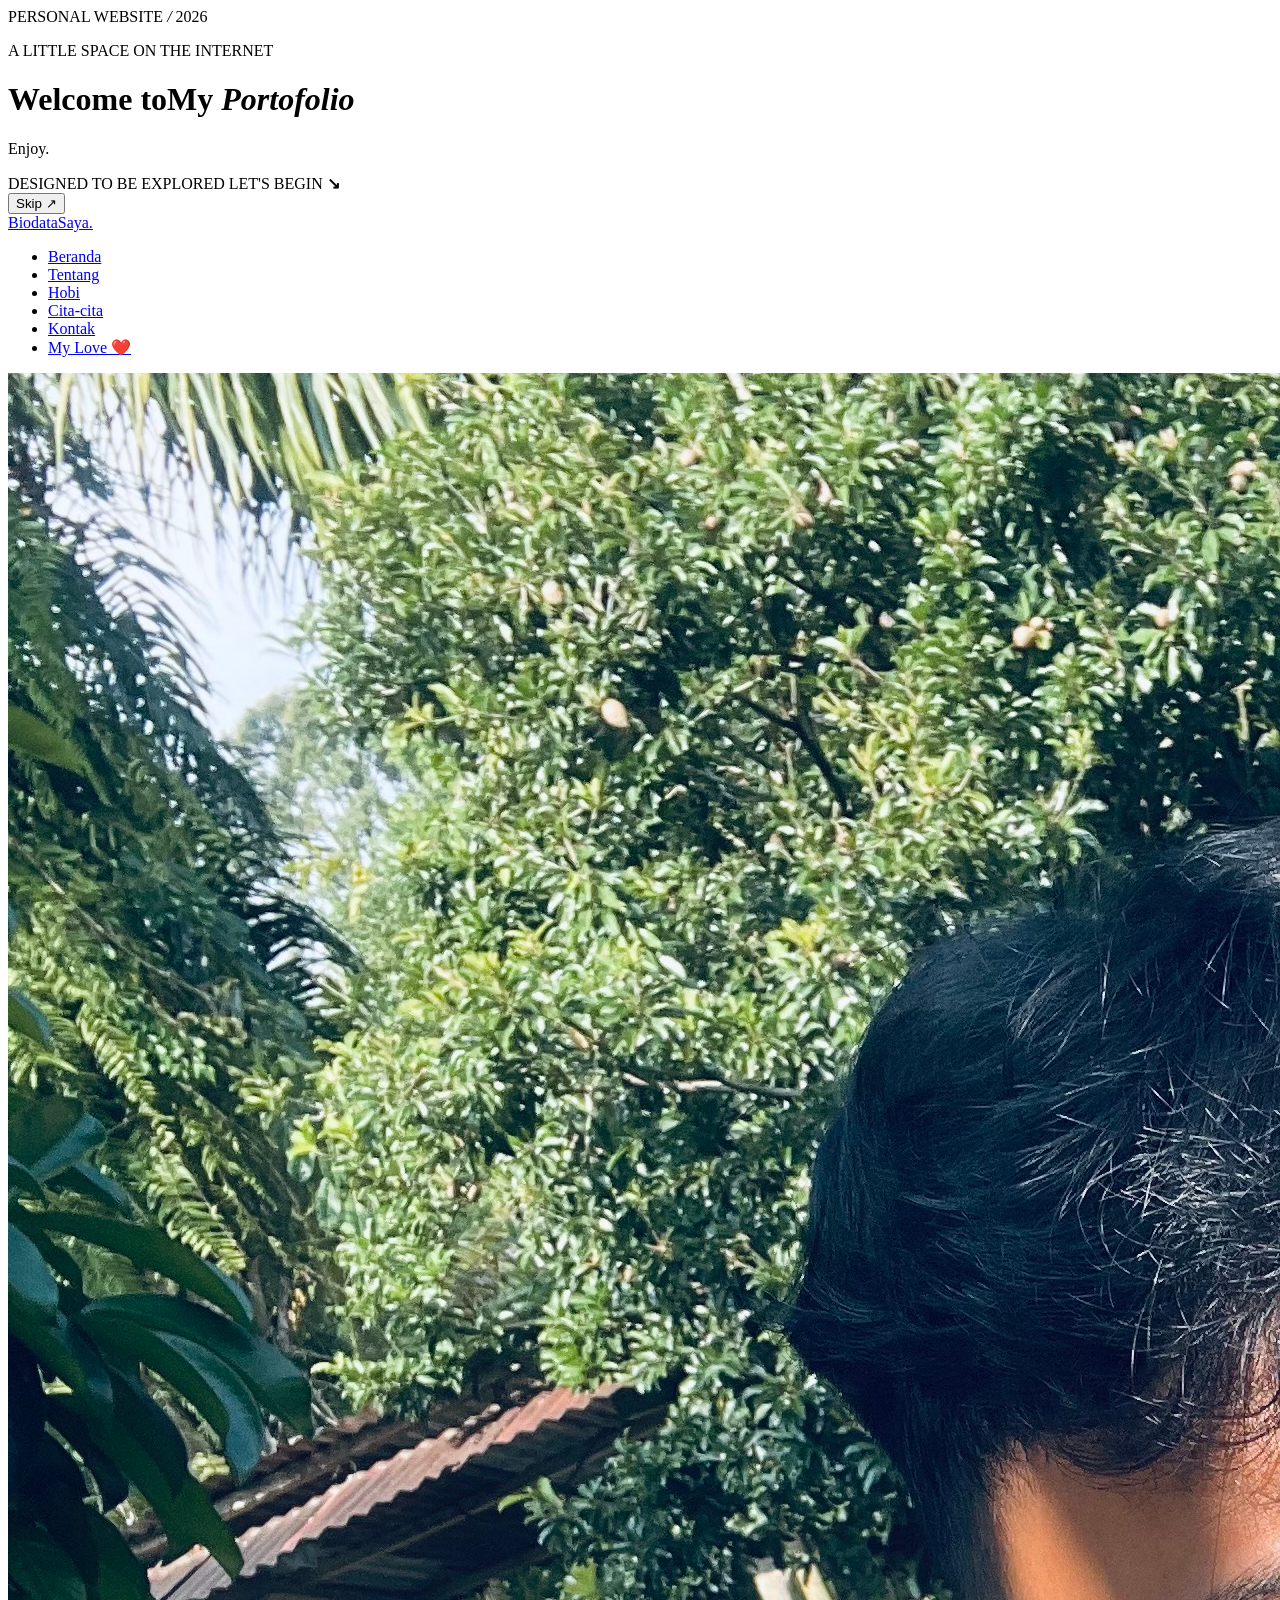
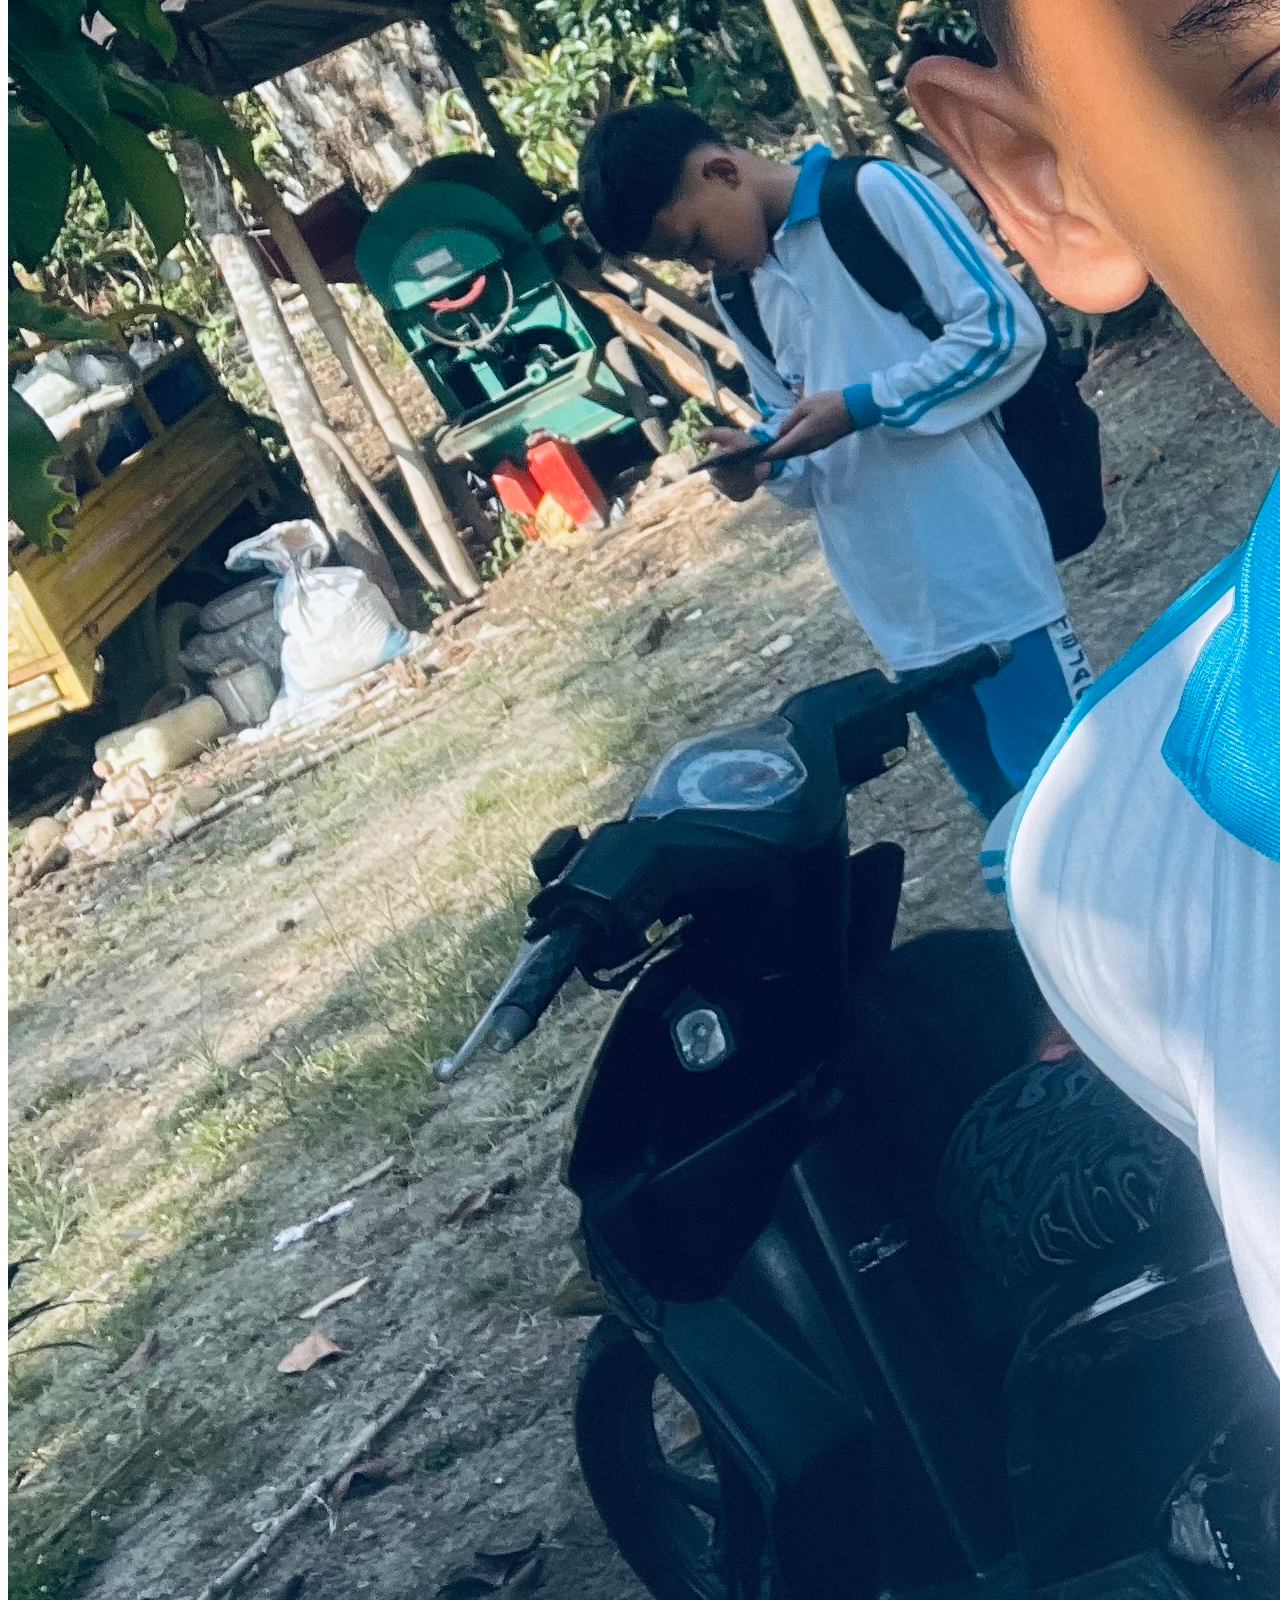
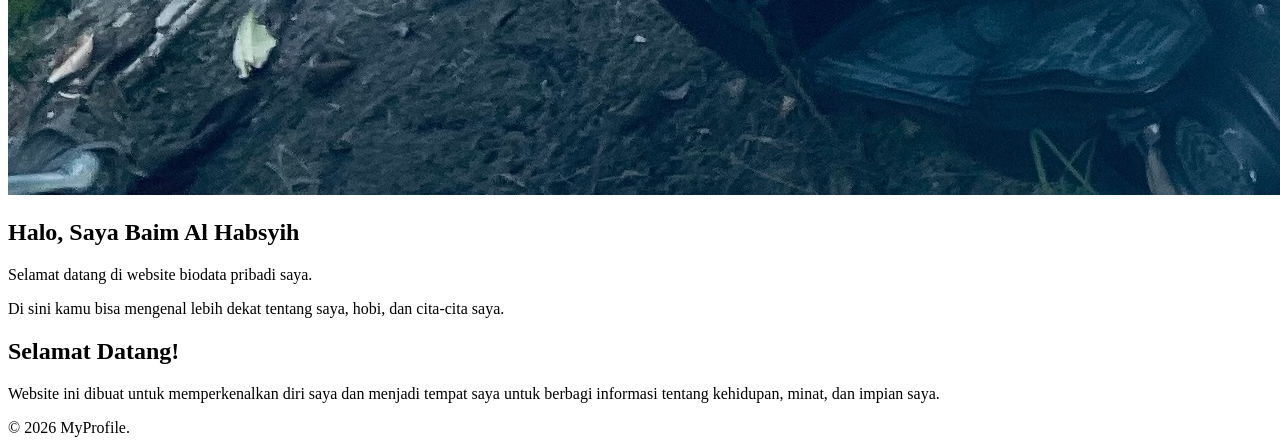
==== index.html @ 2596c1ac "-" ====
<!DOCTYPE html>
<html lang="id">
<head>
    <meta charset="UTF-8">
    <meta name="viewport" content="width=device-width, initial-scale=1.0">
    <title>Beranda | Biodata Saya</title>
    <link rel="preconnect" href="https://fonts.googleapis.com">
    <link rel="preconnect" href="https://fonts.gstatic.com" crossorigin>
    <link href="https://fonts.googleapis.com/css2?family=Cormorant+Garamond:ital,wght@1,500&family=Space+Grotesk:wght@400;500;600;700&display=swap" rel="stylesheet">
    <link rel="stylesheet" href="style.css">
</head>
<script src="particles.js" defer></script>
<body>

<!-- Minimal cinematic opening: original page content remains underneath. -->
<div class="portfolio-intro" id="portfolio-intro" aria-label="Welcome to My Portofolio. Enjoy." role="status">
    <div class="intro-grid" aria-hidden="true"></div>
    <div class="intro-orbit intro-orbit-one" aria-hidden="true"></div>
    <div class="intro-orbit intro-orbit-two" aria-hidden="true"></div>
    <div class="intro-topline" aria-hidden="true">
        <span class="intro-mark"><span></span><span></span><span></span></span>
        <span class="intro-index">PERSONAL WEBSITE <i> / </i> 2026</span>
    </div>
    <div class="intro-center">
        <p class="intro-eyebrow"><span class="intro-eyebrow-dot"></span> A LITTLE SPACE ON THE INTERNET</p>
        <div class="intro-title-wrap">
            <h1 class="intro-title"><span>Welcome to</span><span class="intro-title-second">My <em>Portofolio</em></span></h1>
        </div>
        <p class="intro-enjoy">Enjoy<span class="intro-period">.</span></p>
        <div class="intro-progress" aria-hidden="true"><span></span></div>
    </div>
    <div class="intro-bottomline" aria-hidden="true">
        <span>DESIGNED TO BE EXPLORED</span>
        <span class="intro-scroll-hint">LET'S BEGIN <b>↘</b></span>
    </div>
    <button class="intro-skip" id="intro-skip" type="button" aria-label="Skip intro">Skip <span>↗</span></button>
</div>

<nav>
    <a href="index.html" class="logo">BiodataSaya.</a>
    <ul>
        <li><a href="index.html" class="active">Beranda</a></li>
        <li><a href="tentang.html">Tentang</a></li>
        <li><a href="hobi.html">Hobi</a></li>
        <li><a href="cita-cita.html">Cita-cita</a></li>
        <li><a href="kontak.html">Kontak</a></li>
		<li><a href="pacar.html">My Love ❤️</a></li>
    </ul>
</nav>


<main class="home-main">
    <section class="hero">
       <div class="avatar">
    <img src="baim5.jpeg" alt="baim6">
</div>
        <h1>Halo, Saya <span class="highlight">Baim Al Habsyih</span></h1>
        <p>Selamat datang di website biodata pribadi saya.</p>
        <p>Di sini kamu bisa mengenal lebih dekat tentang saya, hobi, dan cita-cita saya.</p>

      
    </section>

    <section class="card">
        <h2>Selamat Datang!</h2>
        <p>
            Website ini dibuat untuk memperkenalkan diri saya
            dan menjadi tempat saya untuk berbagi informasi tentang
            kehidupan, minat, dan impian saya.
        </p>
        
    </section>
</main>

<footer>© 2026 MyProfile.</footer>

    <script src="intro.js" defer></script>
</body>
</html>
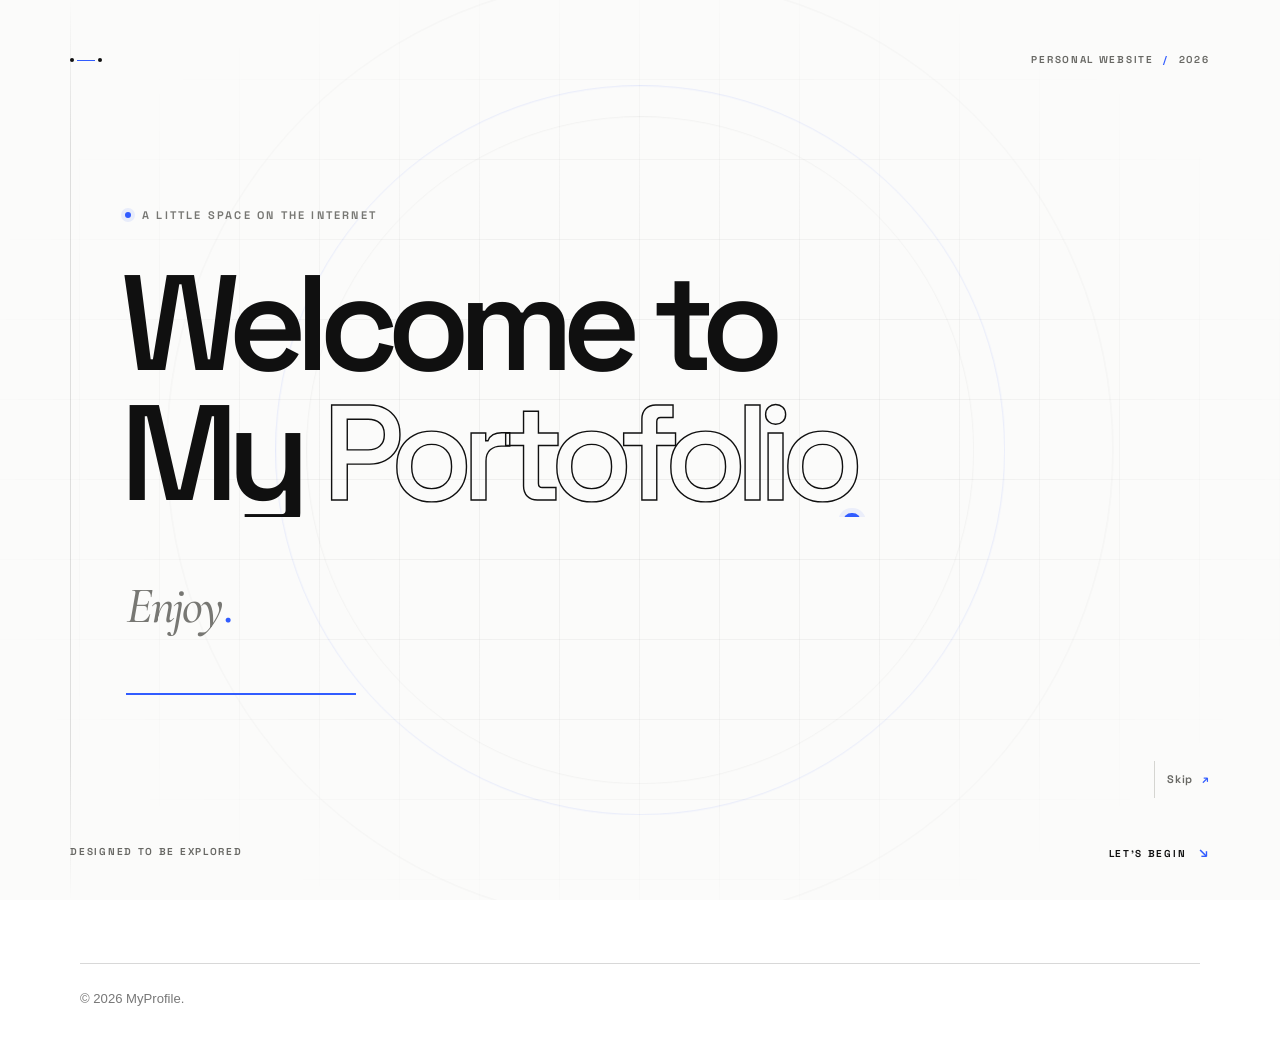
==== commit dbe17143: "-" ====
--- a/index.html
+++ b/index.html
@@ -9,8 +9,13 @@
     <link rel="preconnect" href="https://fonts.gstatic.com" crossorigin>
     <link href="https://fonts.googleapis.com/css2?family=Cormorant+Garamond:ital,wght@1,500&family=Space+Grotesk:wght@400;500;600;700&display=swap" rel="stylesheet">
     <link rel="stylesheet" href="style.css">
+    <link rel="preconnect" href="https://fonts.googleapis.com">
+    <link rel="preconnect" href="https://fonts.gstatic.com" crossorigin>
+    <link href="https://fonts.googleapis.com/css2?family=IBM+Plex+Mono:wght@400;500;600&family=Space+Grotesk:wght@400;500;600;700&display=swap" rel="stylesheet">
+
+    <script src="site.js" defer></script>
+    <script src="particles.js" defer></script>
 </head>
-<script src="particles.js" defer></script>
 <body>
 
 <!-- Minimal cinematic opening: original page content remains underneath. -->
--- a/style.css
+++ b/style.css
@@ -0,0 +1,633 @@
+/* BiodataSaya — shared design system */
+:root {
+  color-scheme: light;
+  --paper: #ffffff;
+  --paper-soft: #f7f7f5;
+  --ink: #111111;
+  --muted: #666666;
+  --line: #d8d8d8;
+  --line-strong: #111111;
+  --accent: #245cff;
+  --accent-soft: #edf1ff;
+  --content: 1120px;
+  --gutter: clamp(20px, 5vw, 72px);
+  --space-1: 8px;
+  --space-2: 16px;
+  --space-3: 24px;
+  --space-4: 40px;
+  --space-5: 64px;
+  --space-6: 96px;
+  --radius: 2px;
+}
+* { box-sizing: border-box; }
+html { scroll-behavior: smooth; scroll-padding-top: 100px; }
+body {
+  margin: 0;
+  background: var(--paper);
+  color: var(--ink);
+  font-family: Inter, "Helvetica Neue", Arial, sans-serif;
+  font-size: 16px;
+  line-height: 1.7;
+  -webkit-font-smoothing: antialiased;
+  text-rendering: optimizeLegibility;
+}
+body::before {
+  content: "";
+  position: fixed;
+  inset: 0;
+  pointer-events: none;
+  z-index: 0;
+  opacity: .22;
+  background-image: linear-gradient(to right, transparent calc(100% - 1px), #e8e8e8 1px),
+                    linear-gradient(to bottom, transparent calc(100% - 1px), #e8e8e8 1px);
+  background-size: 80px 80px;
+  mask-image: linear-gradient(to bottom, black, transparent 72%);
+}
+img { display: block; max-width: 100%; }
+a { color: inherit; }
+button, input, textarea, select { font: inherit; }
+button, a { -webkit-tap-highlight-color: transparent; }
+a:focus-visible, button:focus-visible {
+  outline: 3px solid var(--accent);
+  outline-offset: 4px;
+}
+::selection { background: var(--accent); color: white; }
+
+/* Shared navigation: supports both original navigation structures. */
+nav {
+  position: sticky;
+  top: 0;
+  z-index: 30;
+  display: flex;
+  align-items: center;
+  justify-content: space-between;
+  gap: 16px 28px;
+  min-height: 76px;
+  padding: 14px var(--gutter);
+  border-bottom: 1px solid var(--line);
+  background: rgba(255,255,255,.94);
+  z-index: 2;
+  backdrop-filter: blur(14px);
+}
+nav .logo {
+  color: var(--ink);
+  font-size: 1.08rem;
+  font-weight: 800;
+  letter-spacing: -.055em;
+  text-decoration: none;
+  white-space: nowrap;
+}
+nav ul {
+  display: flex;
+  align-items: center;
+  justify-content: flex-end;
+  flex-wrap: wrap;
+  gap: 4px;
+  padding: 0;
+  margin: 0;
+  list-style: none;
+}
+nav > a:not(.logo), nav ul a, nav > li a {
+  display: inline-flex;
+  align-items: center;
+  min-height: 40px;
+  padding: 8px 12px;
+  border: 1px solid transparent;
+  color: #505050;
+  font-size: .88rem;
+  font-weight: 600;
+  text-decoration: none;
+  transition: color .18s ease, background .18s ease, border-color .18s ease;
+}
+nav > a:not(.logo):hover, nav ul a:hover, nav > li a:hover {
+  color: var(--ink);
+  background: var(--paper-soft);
+  border-color: var(--line);
+}
+nav a.active {
+  color: var(--accent) !important;
+  background: var(--accent-soft);
+  border-color: #dce4ff;
+}
+nav > li { list-style: none; }
+
+/* Main page frame and editorial typography */
+main {
+  position: relative;
+  z-index: 1;
+  width: min(calc(100% - (var(--gutter) * 2)), var(--content));
+  min-height: 68vh;
+  margin: clamp(36px, 6vw, 76px) auto;
+}
+h1, h2, h3, p { margin-top: 0; }
+h1, h2, h3 { line-height: 1.12; letter-spacing: -.045em; }
+h1 { margin-bottom: 20px; font-size: clamp(2.4rem, 6vw, 5rem); font-weight: 760; }
+h2 { margin-bottom: 18px; font-size: clamp(1.5rem, 3vw, 2.25rem); font-weight: 720; }
+h3 { font-size: 1.2rem; }
+p { color: var(--muted); margin-bottom: 16px; }
+p:last-child { margin-bottom: 0; }
+.highlight { color: var(--accent); }
+.hero, .card {
+  position: relative;
+  border: 1px solid var(--line);
+  border-radius: var(--radius);
+  background: rgba(255,255,255,.94);
+}
+.hero {
+  overflow: hidden;
+  padding: clamp(32px, 7vw, 88px);
+  margin-bottom: 24px;
+}
+.hero::after {
+  content: "";
+  position: absolute;
+  top: 0; right: 0;
+  width: 76px; height: 76px;
+  border-left: 1px solid var(--line);
+  border-bottom: 1px solid var(--line);
+  background: linear-gradient(135deg, transparent 49.5%, var(--line) 50%, transparent 50.8%);
+  pointer-events: none;
+}
+.hero > p { max-width: 660px; }
+.hero h1 { max-width: 900px; }
+.hero h2 { color: var(--ink); }
+.avatar {
+  width: clamp(112px, 18vw, 190px);
+  aspect-ratio: 4 / 5;
+  margin-bottom: 32px;
+  overflow: hidden;
+  border: 1px solid var(--line-strong);
+  background: var(--paper-soft);
+}
+.avatar img {
+  width: 100%; height: 100%;
+  object-fit: cover;
+  object-position: center;
+}
+.card {
+  padding: clamp(24px, 4vw, 48px);
+  margin-bottom: 24px;
+}
+.card h2 { padding-bottom: 18px; border-bottom: 1px solid var(--line); }
+footer:not(.love-footer) {
+  position: relative;
+  z-index: 1;
+  width: min(calc(100% - (var(--gutter) * 2)), var(--content));
+  margin: 0 auto;
+  padding: 24px 0 34px;
+  border-top: 1px solid var(--line);
+  color: #777;
+  font-size: .82rem;
+}
+
+/* Homepage opening: portrait and original introduction share one editorial canvas. */
+.home-main > .hero {
+  display: grid;
+  grid-template-columns: minmax(150px, .65fr) minmax(0, 1.7fr);
+  align-content: center;
+  align-items: center;
+  column-gap: clamp(28px, 5vw, 72px);
+}
+.home-main > .hero .avatar {
+  grid-column: 1;
+  grid-row: 1 / span 3;
+  align-self: center;
+  width: 100%;
+  max-width: 250px;
+  aspect-ratio: 4 / 5;
+  margin: 0;
+  border: 1px solid var(--ink);
+  border-radius: 0;
+  box-shadow: none;
+}
+.home-main > .hero h1,
+.home-main > .hero p { grid-column: 2; }
+.home-main > .hero h1 { align-self: end; }
+.home-main > .hero p { max-width: 650px; }
+.home-main > .hero p:last-child { align-self: start; }
+
+/* About page */
+.profile-list {
+  padding: 0;
+  margin: 0;
+  list-style: none;
+}
+.profile-list li {
+  display: grid;
+  grid-template-columns: minmax(140px, .7fr) 1.3fr;
+  gap: 24px;
+  padding: 17px 0;
+  border-bottom: 1px solid var(--line);
+}
+.profile-list li:first-child { padding-top: 0; }
+.profile-list li:last-child { padding-bottom: 0; border-bottom: 0; }
+.profile-list strong { color: var(--ink); font-size: .9rem; }
+.profile-list span { color: var(--muted); }
+
+/* Hobby overview */
+.hobby-container { width: min(calc(100% - (var(--gutter) * 2)), var(--content)); }
+.hobby-container > h1 { max-width: 700px; }
+.hobby-intro { max-width: 570px; margin-bottom: 42px; }
+.hobby-grid {
+  display: grid;
+  grid-template-columns: repeat(3, minmax(0, 1fr));
+  gap: 18px;
+}
+.hobby-card {
+  display: flex;
+  flex-direction: column;
+  min-width: 0;
+  color: inherit;
+  border: 1px solid var(--line);
+  background: white;
+  text-decoration: none;
+  transition: transform .22s ease, border-color .22s ease;
+}
+.hobby-card:hover { transform: translateY(-4px); border-color: var(--line-strong); }
+.hobby-card img {
+  width: 100%;
+  aspect-ratio: 4 / 3;
+  object-fit: cover;
+  border-bottom: 1px solid var(--line);
+}
+.hobby-info { display: flex; flex: 1; flex-direction: column; align-items: flex-start; padding: 24px; }
+.hobby-info h2 { font-size: 1.3rem; margin-bottom: 12px; }
+.hobby-info p { font-size: .94rem; }
+.hobby-info span {
+  margin-top: auto;
+  padding-top: 16px;
+  color: var(--accent);
+  font-size: .88rem;
+  font-weight: 700;
+}
+
+/* Hobby detail pages: image-led, responsive editorial layout */
+.hobby-detail {
+  display: grid;
+  grid-template-columns: repeat(2, minmax(0, 1fr));
+  align-items: start;
+  gap: 18px 24px;
+}
+.hobby-detail > img {
+  width: 100%;
+  max-height: 480px;
+  aspect-ratio: 4 / 3;
+  object-fit: cover;
+  border: 1px solid var(--line);
+  background: var(--paper-soft);
+}
+.hobby-detail > img:first-of-type { grid-column: 1; }
+.hobby-detail > img:nth-of-type(2) { grid-column: 2; }
+.hobby-detail h1, .hobby-detail h2, .hobby-detail p, .hobby-detail .back-button {
+  grid-column: 1 / -1;
+}
+.hobby-detail h1 { margin-top: 20px; margin-bottom: 0; }
+.hobby-detail p { max-width: 780px; white-space: pre-line; }
+.hobby-detail h2 { margin-top: 8px; margin-bottom: 0; padding-top: 24px; border-top: 1px solid var(--line); }
+.back-button, .button, .social-btn {
+  display: inline-flex;
+  align-items: center;
+  justify-content: center;
+  width: fit-content;
+  min-height: 46px;
+  padding: 10px 17px;
+  border: 1px solid var(--ink);
+  border-radius: 0;
+  background: var(--ink);
+  color: white;
+  font-weight: 700;
+  text-decoration: none;
+  transition: background .18s ease, color .18s ease, border-color .18s ease;
+}
+.back-button:hover, .button:hover, .social-btn:hover { background: white; color: var(--ink); }
+
+/* Contact page */
+.social-links { display: flex; flex-wrap: wrap; gap: 12px; margin-top: 28px; }
+.social-btn { background: white; color: var(--ink); }
+.social-btn:hover { border-color: var(--accent); color: var(--accent); }
+.social-btn.whatsapp, .social-btn.instagram { background: white; }
+
+/* Fine details and interaction states */
+a, button { touch-action: manipulation; }
+button { cursor: pointer; }
+[hidden] { display: none !important; }
+#particles-bg { position: fixed; inset: 0; z-index: 0; pointer-events: none; opacity: .35; }
+@media (max-width: 780px) {
+  nav { align-items: flex-start; flex-direction: column; gap: 8px; padding-top: 12px; padding-bottom: 12px; }
+  nav ul { justify-content: flex-start; width: 100%; }
+  nav > a:not(.logo), nav ul a, nav > li a { min-height: 38px; padding: 7px 10px; font-size: .82rem; }
+  .hobby-grid { grid-template-columns: repeat(2, minmax(0, 1fr)); }
+  .hobby-detail { gap: 12px; }
+  .hobby-detail > img { aspect-ratio: 3 / 4; }
+}
+@media (max-width: 520px) {
+  body::before { background-size: 48px 48px; opacity: .16; }
+  main { margin-top: 28px; margin-bottom: 40px; }
+  .hero { padding: 28px 22px; }
+  .home-main > .hero { grid-template-columns: 1fr; gap: 0; }
+  .home-main > .hero .avatar { grid-column: 1; grid-row: auto; width: min(48%, 180px); margin: 0 0 24px; }
+  .home-main > .hero h1, .home-main > .hero p { grid-column: 1; }
+  .hero::after { width: 40px; height: 40px; }
+  .avatar { margin-bottom: 24px; }
+  .profile-list li { grid-template-columns: 1fr; gap: 4px; padding: 14px 0; }
+  .hobby-grid { grid-template-columns: 1fr; gap: 14px; }
+  .hobby-card { display: grid; grid-template-columns: 112px minmax(0, 1fr); }
+  .hobby-card img { height: 100%; min-height: 160px; aspect-ratio: auto; border-right: 1px solid var(--line); border-bottom: 0; }
+  .hobby-info { padding: 17px; }
+  .hobby-info h2 { font-size: 1.08rem; }
+  .hobby-info p { font-size: .85rem; }
+  .hobby-detail { grid-template-columns: 1fr; }
+  .hobby-detail > img:first-of-type, .hobby-detail > img:nth-of-type(2) { grid-column: 1; aspect-ratio: 5 / 4; }
+  .hobby-detail h1 { margin-top: 12px; }
+  .social-links { flex-direction: column; align-items: stretch; }
+  .social-btn, .back-button { width: 100%; }
+}
+@media (prefers-reduced-motion: reduce) {
+  *, *::before, *::after { scroll-behavior: auto !important; animation-duration: .01ms !important; animation-iteration-count: 1 !important; transition-duration: .01ms !important; }
+}
+
+
+/* ========================================================================
+   CINEMATIC PORTFOLIO INTRO
+   A quiet editorial opening: fine rules, oversized typography and a single
+   electric-blue accent. The overlay is self-contained and never replaces
+   the original homepage content.
+   ======================================================================== */
+:root {
+  --intro-paper: #fbfbfa;
+  --intro-ink: #101010;
+  --intro-muted: #777773;
+  --intro-rule: rgba(17, 17, 17, .12);
+  --intro-accent: #315cff;
+  --intro-ease: cubic-bezier(.22, 1, .36, 1);
+}
+.portfolio-intro {
+  position: fixed;
+  inset: 0;
+  z-index: 10000;
+  display: grid;
+  grid-template-rows: auto 1fr auto;
+  overflow: hidden;
+  isolation: isolate;
+  padding: clamp(22px, 4vw, 54px) clamp(22px, 5.5vw, 84px) clamp(22px, 3vw, 38px);
+  background: var(--intro-paper);
+  color: var(--intro-ink);
+  opacity: 1;
+  visibility: visible;
+  transition: opacity .85s var(--intro-ease), visibility .85s;
+}
+.portfolio-intro::before,
+.portfolio-intro::after {
+  position: absolute;
+  z-index: -1;
+  content: "";
+  pointer-events: none;
+}
+.portfolio-intro::before {
+  inset: 0;
+  opacity: .48;
+  background-image: linear-gradient(to right, transparent calc(100% - 1px), var(--intro-rule) 1px),
+                    linear-gradient(to bottom, transparent calc(100% - 1px), var(--intro-rule) 1px);
+  background-size: clamp(42px, 6.25vw, 92px) clamp(42px, 6.25vw, 92px);
+  mask-image: radial-gradient(ellipse at center, #000 0%, rgba(0,0,0,.72) 38%, transparent 82%);
+}
+.portfolio-intro::after {
+  width: min(52vw, 720px);
+  aspect-ratio: 1;
+  left: 50%;
+  top: 50%;
+  border: 1px solid rgba(17,17,17,.045);
+  border-radius: 50%;
+  transform: translate(-50%, -50%) scale(.86);
+  animation: intro-ring-arrive 1.8s .1s var(--intro-ease) both;
+}
+.portfolio-intro.is-leaving {
+  opacity: 0;
+  visibility: hidden;
+  pointer-events: none;
+}
+.portfolio-intro.is-hidden { display: none; }
+.intro-grid {
+  position: absolute;
+  top: 0;
+  bottom: 0;
+  left: clamp(22px, 5.5vw, 84px);
+  width: 1px;
+  background: linear-gradient(transparent, rgba(17,17,17,.12) 16%, rgba(17,17,17,.12) 84%, transparent);
+  transform-origin: top;
+  animation: intro-line-grow 1.2s .1s var(--intro-ease) both;
+}
+.intro-orbit {
+  position: absolute;
+  z-index: -1;
+  left: 50%;
+  top: 50%;
+  width: min(74vw, 980px);
+  aspect-ratio: 1;
+  border: 1px solid rgba(17,17,17,.045);
+  border-radius: 50%;
+  pointer-events: none;
+  transform: translate(-50%, -50%);
+}
+.intro-orbit-one { animation: intro-orbit-in 1.7s .16s var(--intro-ease) both; }
+.intro-orbit-two {
+  width: min(57vw, 760px);
+  border-color: rgba(49,92,255,.10);
+  animation: intro-orbit-in 1.8s .28s var(--intro-ease) both;
+}
+.intro-topline, .intro-bottomline {
+  display: flex;
+  align-items: center;
+  justify-content: space-between;
+  gap: 18px;
+  position: relative;
+  z-index: 1;
+  color: #686864;
+  font-family: "Space Grotesk", "Avenir Next", "Segoe UI", sans-serif;
+  font-size: 10px;
+  font-weight: 650;
+  letter-spacing: .17em;
+  line-height: 1.4;
+}
+.intro-topline { animation: intro-ui-enter .8s .25s var(--intro-ease) both; }
+.intro-mark { display: inline-flex; align-items: center; gap: 3px; height: 18px; }
+.intro-mark span { display: block; width: 4px; height: 4px; border-radius: 50%; background: var(--intro-ink); }
+.intro-mark span:nth-child(2) { width: 18px; height: 1px; border-radius: 0; background: var(--intro-accent); }
+.intro-index i { margin: 0 5px; color: var(--intro-accent); font-style: normal; }
+.intro-center {
+  position: relative;
+  z-index: 1;
+  display: flex;
+  flex-direction: column;
+  align-items: flex-start;
+  justify-content: center;
+  width: min(100%, 1040px);
+  margin: 0 auto;
+  padding: 56px 0 66px;
+}
+.intro-eyebrow {
+  display: flex;
+  align-items: center;
+  gap: 11px;
+  margin: 0 0 clamp(20px, 3vw, 36px) 5px;
+  color: #777773;
+  font-family: "Space Grotesk", "Avenir Next", "Segoe UI", sans-serif;
+  font-size: clamp(9px, .9vw, 11px);
+  font-weight: 650;
+  letter-spacing: .2em;
+  opacity: 0;
+  animation: intro-ui-enter .8s .42s var(--intro-ease) forwards;
+}
+.intro-eyebrow-dot {
+  width: 6px;
+  height: 6px;
+  border-radius: 50%;
+  background: var(--intro-accent);
+  box-shadow: 0 0 0 4px rgba(49,92,255,.09);
+  animation: intro-dot-pulse 1.8s 1s ease-in-out infinite;
+}
+.intro-title-wrap { overflow: hidden; width: 100%; }
+.intro-title {
+  display: flex;
+  flex-direction: column;
+  align-items: flex-start;
+  gap: .015em;
+  margin: 0;
+  color: var(--intro-ink);
+  font-family: "Space Grotesk", "Avenir Next", "Helvetica Neue", sans-serif;
+  font-size: clamp(3.25rem, 10.6vw, 9.2rem);
+  font-weight: 560;
+  letter-spacing: -.087em;
+  line-height: .94;
+}
+.intro-title > span {
+  display: block;
+  opacity: 0;
+  transform: translate3d(0, 105%, 0);
+  animation: intro-type-rise 1.05s .48s var(--intro-ease) forwards;
+}
+.intro-title > .intro-title-second { animation-delay: .72s; }
+.intro-title em {
+  position: relative;
+  color: transparent;
+  font-style: normal;
+  -webkit-text-stroke: 1.4px var(--intro-ink);
+}
+.intro-title em::after {
+  position: absolute;
+  right: -.06em;
+  bottom: .07em;
+  width: .13em;
+  height: .13em;
+  content: "";
+  background: var(--intro-accent);
+  border-radius: 50%;
+  box-shadow: 0 0 0 5px rgba(49,92,255,.08);
+}
+.intro-enjoy {
+  display: flex;
+  align-items: baseline;
+  gap: 2px;
+  margin: clamp(24px, 4vw, 46px) 0 0 6px;
+  color: #777773;
+  font-family: "Cormorant Garamond", Georgia, serif;
+  font-size: clamp(2rem, 4vw, 3.5rem);
+  font-style: italic;
+  font-weight: 500;
+  letter-spacing: -.045em;
+  opacity: 0;
+  transform: translateY(12px);
+  animation: intro-enjoy-enter .9s 1.62s var(--intro-ease) forwards;
+}
+.intro-period { color: var(--intro-accent); font-style: normal; }
+.intro-progress {
+  position: relative;
+  width: min(230px, 42vw);
+  height: 2px;
+  margin: clamp(28px, 4vw, 42px) 0 0 6px;
+  overflow: hidden;
+  background: #e4e4e1;
+  opacity: 0;
+  animation: intro-ui-enter .5s 1.4s ease forwards;
+}
+.intro-progress span {
+  display: block;
+  width: 100%;
+  height: 100%;
+  background: var(--intro-accent);
+  transform: scaleX(0);
+  transform-origin: left;
+  animation: intro-progress-fill 1.55s 1.48s linear forwards;
+}
+.intro-bottomline { animation: intro-ui-enter .8s .65s var(--intro-ease) both; }
+.intro-scroll-hint { color: var(--intro-ink); }
+.intro-scroll-hint b { display: inline-block; margin-left: 8px; color: var(--intro-accent); font-size: 15px; font-weight: 500; }
+.intro-skip {
+  position: absolute;
+  right: clamp(22px, 5.5vw, 84px);
+  bottom: clamp(62px, 8vw, 104px);
+  z-index: 3;
+  display: inline-flex;
+  align-items: center;
+  gap: 9px;
+  padding: 9px 0 9px 12px;
+  border: 0;
+  border-left: 1px solid #d5d5d1;
+  background: transparent;
+  color: #686864;
+  font-family: "Space Grotesk", "Avenir Next", sans-serif;
+  font-size: 11px;
+  font-weight: 650;
+  letter-spacing: .06em;
+  cursor: pointer;
+  opacity: 0;
+  animation: intro-ui-enter .7s .7s var(--intro-ease) forwards;
+  transition: color .2s ease, border-color .2s ease;
+}
+.intro-skip span { color: var(--intro-accent); transition: transform .2s ease; }
+.intro-skip:hover { color: var(--intro-ink); border-color: var(--intro-accent); }
+.intro-skip:hover span { transform: translate(2px, -2px); }
+.intro-skip:focus-visible { outline: 2px solid var(--intro-accent); outline-offset: 5px; }
+
+@keyframes intro-type-rise {
+  0% { opacity: 0; transform: translate3d(0, 105%, 0); filter: blur(7px); }
+  65% { opacity: 1; filter: blur(0); }
+  100% { opacity: 1; transform: translate3d(0, 0, 0); filter: blur(0); }
+}
+@keyframes intro-enjoy-enter {
+  from { opacity: 0; transform: translateY(12px); filter: blur(4px); }
+  to { opacity: 1; transform: translateY(0); filter: blur(0); }
+}
+@keyframes intro-ui-enter {
+  from { opacity: 0; transform: translateY(8px); }
+  to { opacity: 1; transform: translateY(0); }
+}
+@keyframes intro-progress-fill { to { transform: scaleX(1); } }
+@keyframes intro-line-grow { from { transform: scaleY(0); } to { transform: scaleY(1); } }
+@keyframes intro-ring-arrive { from { opacity: 0; transform: translate(-50%, -50%) scale(.78); } to { opacity: 1; transform: translate(-50%, -50%) scale(1); } }
+@keyframes intro-orbit-in { from { opacity: 0; transform: translate(-50%, -50%) scale(.92) rotate(-8deg); } to { opacity: 1; transform: translate(-50%, -50%) scale(1) rotate(0); } }
+@keyframes intro-dot-pulse { 0%, 100% { box-shadow: 0 0 0 4px rgba(49,92,255,.08); } 50% { box-shadow: 0 0 0 7px rgba(49,92,255,.02); } }
+@media (max-width: 600px) {
+  .portfolio-intro { padding-top: 24px; padding-bottom: 24px; }
+  .intro-center { padding: 48px 0 76px; }
+  .intro-title { font-size: clamp(3rem, 13vw, 5.8rem); letter-spacing: -.09em; }
+  .intro-title em { -webkit-text-stroke-width: 1px; }
+  .intro-eyebrow { max-width: 90%; letter-spacing: .13em; }
+  .intro-topline, .intro-bottomline { font-size: 8px; letter-spacing: .12em; }
+  .intro-bottomline > span:first-child { max-width: 140px; }
+  .intro-skip { bottom: 65px; }
+  .intro-orbit-one { width: 110vw; }
+  .intro-orbit-two { width: 82vw; }
+}
+@media (max-width: 380px) {
+  .intro-title { font-size: 2.75rem; }
+  .intro-index { font-size: 8px; }
+  .intro-scroll-hint { white-space: nowrap; }
+}
+@media (prefers-reduced-motion: reduce) {
+  .portfolio-intro *, .portfolio-intro::before, .portfolio-intro::after {
+    animation-duration: .01ms !important;
+    animation-delay: 0ms !important;
+    transition-duration: .01ms !important;
+  }
+}
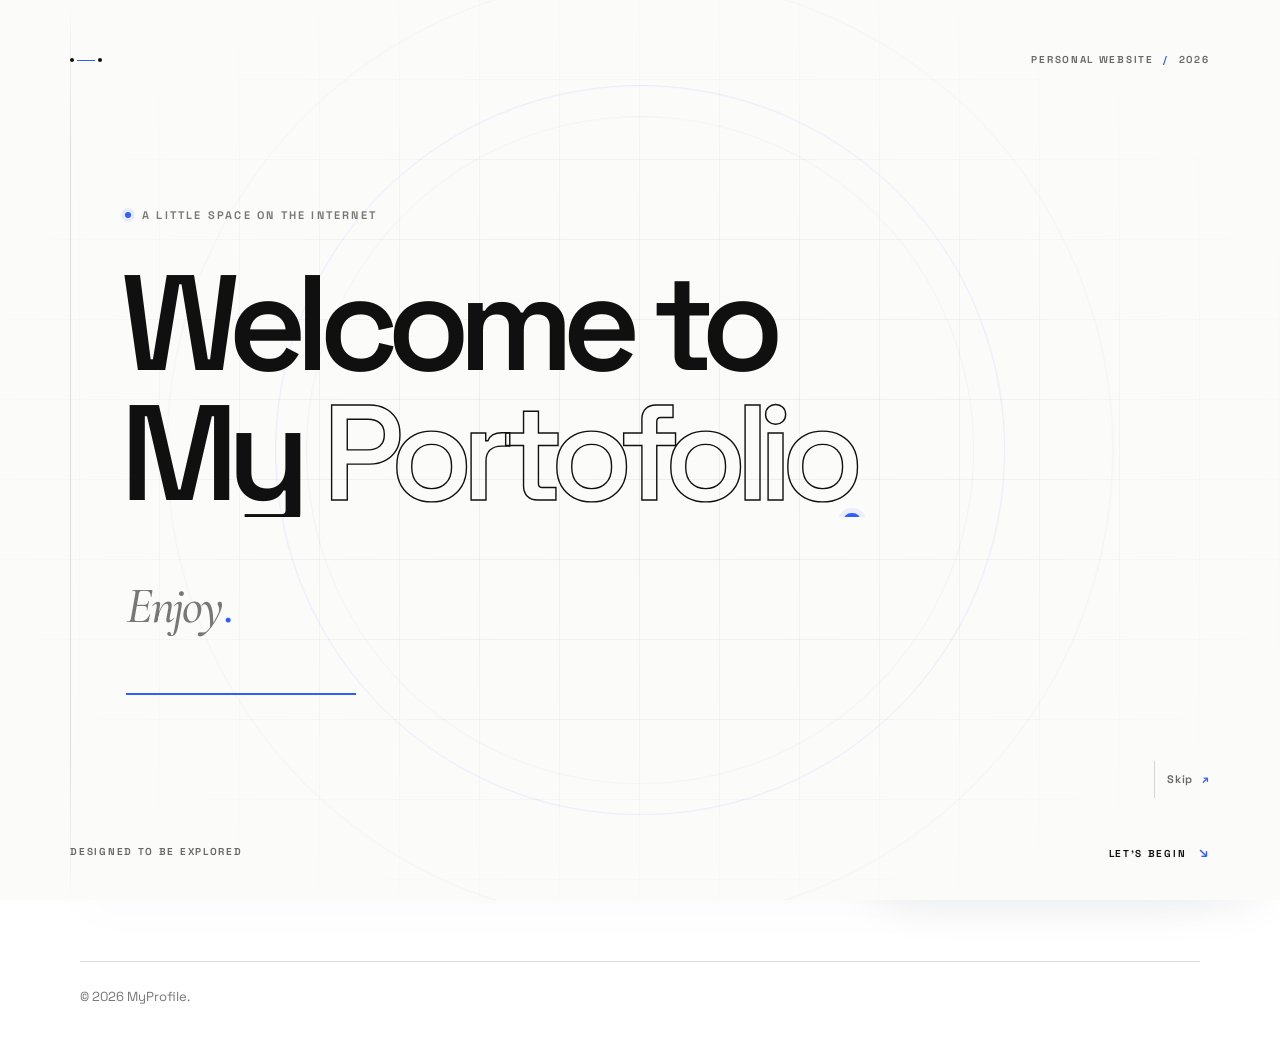
==== commit 897cf1b2: "tonggos" ====
--- a/index.html
+++ b/index.html
@@ -50,7 +50,6 @@
         <li><a href="hobi.html">Hobi</a></li>
         <li><a href="cita-cita.html">Cita-cita</a></li>
         <li><a href="kontak.html">Kontak</a></li>
-		<li><a href="pacar.html">My Love ❤️</a></li>
     </ul>
 </nav>
 
--- a/style.css
+++ b/style.css
@@ -38,10 +38,16 @@
   pointer-events: none;
   z-index: 0;
   opacity: .22;
-  background-image: linear-gradient(to right, transparent calc(100% - 1px), #e8e8e8 1px),
-                    linear-gradient(to bottom, transparent calc(100% - 1px), #e8e8e8 1px);
-  background-size: 80px 80px;
-  mask-image: linear-gradient(to bottom, black, transparent 72%);
+  /* Code-drawn canvas grid: no bitmap/background image required. */
+  background-image:
+    linear-gradient(to right, transparent calc(100% - 1px), rgba(17, 17, 17, .105) 1px),
+    linear-gradient(to bottom, transparent calc(100% - 1px), rgba(17, 17, 17, .105) 1px),
+    radial-gradient(ellipse at 15% 8%, rgba(49, 92, 255, .055), transparent 34%),
+    radial-gradient(ellipse at 88% 42%, rgba(34, 201, 238, .035), transparent 32%);
+  background-size: clamp(44px, 6vw, 76px) clamp(44px, 6vw, 76px), clamp(44px, 6vw, 76px) clamp(44px, 6vw, 76px), 100% 100%, 100% 100%;
+  background-position: center top;
+  opacity: .72;
+  mask-image: linear-gradient(to bottom, rgba(0,0,0,.9) 0%, rgba(0,0,0,.7) 55%, transparent 100%);
 }
 img { display: block; max-width: 100%; }
 a { color: inherit; }
@@ -631,3 +637,535 @@
     transition-duration: .01ms !important;
   }
 }
+
+/* ========================================================================
+   AING FUTURE INTERFACE — EXTENDED DESIGN SYSTEM
+   The original page copy and image assets remain untouched. These rules add
+   a more technical visual layer: orbital particles, HUD-like micro-details,
+   responsive navigation, glassless surfaces, and restrained motion.
+   ======================================================================== */
+:root {
+  --future-blue: #315cff;
+  --future-blue-rgb: 49, 92, 255;
+  --future-cyan: #22c9ee;
+  --future-violet: #8d7bff;
+  --future-grid: rgba(22, 35, 68, .055);
+  --future-line: rgba(17, 17, 17, .12);
+  --future-line-strong: rgba(17, 17, 17, .28);
+  --future-glow: 0 0 28px rgba(49, 92, 255, .12);
+  --future-shadow: 0 24px 70px rgba(16, 24, 48, .075);
+  --future-ease: cubic-bezier(.2, .75, .25, 1);
+}
+
+html { scroll-behavior: smooth; scroll-padding-top: 110px; }
+body {
+  isolation: isolate;
+  overflow-x: clip;
+  font-family: "Space Grotesk", Inter, "Helvetica Neue", Arial, sans-serif;
+}
+body::before {
+  /* Keep the grid entirely CSS-generated and subtly responsive. */
+  opacity: .82;
+  background-image:
+    linear-gradient(to right, transparent calc(100% - 1px), rgba(17, 17, 17, .095) 1px),
+    linear-gradient(to bottom, transparent calc(100% - 1px), rgba(17, 17, 17, .095) 1px),
+    radial-gradient(ellipse at 12% 4%, rgba(49, 92, 255, .055), transparent 38%),
+    radial-gradient(ellipse at 88% 48%, rgba(34, 201, 238, .035), transparent 35%);
+  background-size: clamp(44px, 6vw, 76px) clamp(44px, 6vw, 76px), clamp(44px, 6vw, 76px) clamp(44px, 6vw, 76px), 100% 100%, 100% 100%;
+  background-position: center top;
+  mask-image: linear-gradient(to bottom, #000 0%, rgba(0,0,0,.8) 42%, transparent 88%);
+}
+
+/* A fine signal line follows the reading position without taking up space. */
+.scroll-signal {
+  position: fixed;
+  inset: 0 0 auto;
+  z-index: 1002;
+  height: 2px;
+  overflow: hidden;
+  pointer-events: none;
+  background: rgba(49, 92, 255, .08);
+}
+.scroll-signal-fill {
+  display: block;
+  width: 100%;
+  height: 100%;
+  background: linear-gradient(90deg, var(--future-blue), var(--future-cyan));
+  transform: scaleX(0);
+  transform-origin: left center;
+  will-change: transform;
+  box-shadow: 0 0 12px rgba(49, 92, 255, .36);
+}
+
+/* Navigation: tactile controls with a technical micro-grid language. */
+nav {
+  min-height: 74px;
+  border-bottom-color: rgba(17, 17, 17, .1);
+  background: rgba(255, 255, 255, .86);
+  backdrop-filter: blur(20px) saturate(1.35);
+  -webkit-backdrop-filter: blur(20px) saturate(1.35);
+  box-shadow: 0 5px 28px rgba(15, 22, 45, .025);
+}
+nav::after {
+  content: "";
+  position: absolute;
+  right: var(--gutter);
+  bottom: -1px;
+  width: clamp(28px, 5vw, 74px);
+  height: 2px;
+  background: var(--future-blue);
+  opacity: .72;
+}
+nav .logo {
+  position: relative;
+  display: inline-flex;
+  align-items: center;
+  gap: 9px;
+  letter-spacing: -.065em;
+}
+nav .logo::before {
+  content: "";
+  width: 8px;
+  height: 8px;
+  flex: 0 0 8px;
+  border: 2px solid var(--future-blue);
+  border-radius: 2px;
+  box-shadow: 0 0 0 4px rgba(49, 92, 255, .07);
+  transform: rotate(45deg);
+}
+nav ul { gap: 3px; }
+nav > a:not(.logo), nav ul a, nav > li a {
+  position: relative;
+  min-height: 39px;
+  padding: 8px 11px;
+  border-radius: 3px;
+  font-size: .82rem;
+  letter-spacing: -.015em;
+}
+nav > a:not(.logo)::after, nav ul a::after, nav > li a::after {
+  content: "";
+  position: absolute;
+  right: 10px;
+  bottom: 4px;
+  left: 10px;
+  height: 1px;
+  background: var(--future-blue);
+  transform: scaleX(0);
+  transform-origin: left;
+  transition: transform .25s var(--future-ease);
+}
+nav > a:not(.logo):hover::after, nav ul a:hover::after, nav > li a:hover::after,
+nav a.active::after { transform: scaleX(1); }
+nav a.active {
+  border-color: rgba(49, 92, 255, .17);
+  background: linear-gradient(135deg, rgba(49, 92, 255, .075), rgba(49, 92, 255, .025));
+}
+
+/* Headings use the same editorial geometry throughout all original pages. */
+h1, h2, h3 { text-wrap: balance; }
+main { width: min(calc(100% - (var(--gutter) * 2)), var(--content)); }
+.hero, .card, .hobby-card, .hobby-detail, .profile-list {
+  border-color: rgba(17, 17, 17, .12);
+}
+.hero, .card {
+  background: rgba(255, 255, 255, .82);
+  box-shadow: 0 1px 0 rgba(255,255,255,.85) inset;
+  backdrop-filter: blur(8px);
+}
+.hero { isolation: isolate; }
+.hero::before {
+  content: "";
+  position: absolute;
+  z-index: -1;
+  top: 0;
+  right: 0;
+  width: clamp(72px, 12vw, 160px);
+  height: clamp(72px, 12vw, 160px);
+  opacity: .62;
+  pointer-events: none;
+  background:
+    linear-gradient(var(--future-blue), var(--future-blue)) top right / 1px 100% no-repeat,
+    linear-gradient(var(--future-blue), var(--future-blue)) top right / 100% 1px no-repeat,
+    radial-gradient(circle at 100% 0%, rgba(49,92,255,.13), transparent 68%);
+}
+.hero::after {
+  border-color: rgba(49, 92, 255, .28);
+  box-shadow: 0 0 0 7px rgba(49, 92, 255, .035);
+}
+.highlight { color: var(--future-blue); }
+.avatar img, .hobby-card img, .hobby-detail > img, .love-profile img, .love-photo-card img {
+  transition: transform .65s var(--future-ease), filter .35s ease;
+}
+.avatar { position: relative; }
+.avatar::after {
+  content: "";
+  position: absolute;
+  right: -7px;
+  bottom: -7px;
+  width: 30px;
+  height: 30px;
+  border-right: 2px solid var(--future-blue);
+  border-bottom: 2px solid var(--future-blue);
+  pointer-events: none;
+}
+.hobby-card {
+  position: relative;
+  isolation: isolate;
+  border-radius: 4px;
+  box-shadow: 0 1px 0 rgba(17,17,17,.02);
+  transition: transform .35s var(--future-ease), border-color .3s ease, box-shadow .35s ease;
+}
+.hobby-card::after {
+  content: "";
+  position: absolute;
+  z-index: 2;
+  top: 12px;
+  right: 12px;
+  width: 9px;
+  height: 9px;
+  border: 1px solid rgba(255,255,255,.8);
+  background: var(--future-blue);
+  box-shadow: 0 0 0 4px rgba(49,92,255,.2);
+  opacity: .8;
+  pointer-events: none;
+}
+.hobby-card:hover {
+  transform: translateY(-5px);
+  border-color: rgba(49, 92, 255, .5);
+  box-shadow: var(--future-shadow);
+}
+.hobby-card:hover img { transform: scale(1.035); }
+.hobby-info span { color: var(--future-blue); }
+.hobby-detail {
+  border-radius: 4px;
+  box-shadow: 0 18px 55px rgba(16,24,48,.045);
+}
+.hobby-detail > img {
+  border-radius: 2px;
+  background: #f3f4f7;
+}
+.hobby-detail > img:hover { transform: translateY(-3px); }
+.profile-list li { border-bottom-color: rgba(17,17,17,.1); }
+.profile-list li strong { letter-spacing: -.02em; }
+.social-btn, .back-button, .button {
+  position: relative;
+  border-radius: 3px;
+  overflow: hidden;
+  transition: transform .25s var(--future-ease), color .25s ease, background .25s ease, border-color .25s ease;
+}
+.social-btn:hover, .back-button:hover, .button:hover { transform: translateY(-2px); }
+
+/* -------------------------- Futuristic audio dock ---------------------- */
+.sonic-dock {
+  --dock-bg: rgba(255,255,255,.9);
+  position: fixed;
+  right: clamp(12px, 2.1vw, 28px);
+  bottom: clamp(12px, 2.1vw, 28px);
+  z-index: 900;
+  display: grid;
+  grid-template-columns: 28px minmax(84px, 1fr) auto;
+  align-items: center;
+  gap: 12px;
+  width: min(370px, calc(100vw - 24px));
+  min-height: 76px;
+  padding: 12px;
+  border: 1px solid rgba(17,17,17,.15);
+  border-radius: 5px;
+  background: var(--dock-bg);
+  box-shadow: 0 12px 38px rgba(13, 21, 47, .1), 0 1px 0 #fff inset;
+  backdrop-filter: blur(22px) saturate(1.4);
+  -webkit-backdrop-filter: blur(22px) saturate(1.4);
+  animation: sonic-dock-enter .65s .35s var(--future-ease) both;
+}
+.sonic-dock::before {
+  content: "";
+  position: absolute;
+  inset: 0 auto 0 0;
+  width: 2px;
+  background: linear-gradient(180deg, var(--future-blue), var(--future-cyan));
+  opacity: .9;
+}
+.sonic-dock::after {
+  content: "";
+  position: absolute;
+  top: -1px;
+  right: 14px;
+  width: 34px;
+  height: 2px;
+  background: var(--future-blue);
+  opacity: .65;
+}
+.sonic-audio { display: none; }
+.sonic-visualizer {
+  display: flex;
+  align-items: center;
+  justify-content: center;
+  gap: 3px;
+  width: 28px;
+  height: 34px;
+  border: 1px solid rgba(49,92,255,.17);
+  border-radius: 3px;
+  background: rgba(49,92,255,.045);
+}
+.sonic-bar {
+  display: block;
+  width: 2px;
+  height: 5px;
+  border-radius: 2px;
+  background: var(--future-blue);
+  opacity: .6;
+  transform-origin: center;
+}
+.sonic-dock.is-playing .sonic-bar { animation: sonic-wave .8s ease-in-out infinite alternate; opacity: 1; }
+.sonic-dock.is-playing .sonic-bar-2 { animation-delay: -.4s; }
+.sonic-dock.is-playing .sonic-bar-3 { animation-delay: -.2s; }
+.sonic-dock.is-playing .sonic-bar-4 { animation-delay: -.55s; }
+.sonic-dock.is-loading .sonic-visualizer { animation: sonic-pulse 1s ease-in-out infinite; }
+.sonic-copy { display: grid; gap: 3px; min-width: 0; }
+.sonic-title {
+  color: #151515;
+  font-size: .64rem;
+  font-weight: 750;
+  letter-spacing: .15em;
+  line-height: 1.2;
+}
+.sonic-status {
+  overflow: hidden;
+  color: #777b87;
+  font-size: .72rem;
+  line-height: 1.3;
+  text-overflow: ellipsis;
+  white-space: nowrap;
+}
+.sonic-toggle {
+  display: inline-flex;
+  align-items: center;
+  justify-content: center;
+  gap: 7px;
+  min-height: 42px;
+  padding: 0 12px;
+  border: 1px solid #151515;
+  border-radius: 3px;
+  background: #111;
+  color: #fff;
+  font-family: inherit;
+  font-size: .74rem;
+  font-weight: 650;
+  letter-spacing: -.01em;
+  white-space: nowrap;
+  cursor: pointer;
+  transition: background .25s ease, color .25s ease, border-color .25s ease, transform .25s var(--future-ease);
+}
+.sonic-toggle:hover:not(:disabled) {
+  border-color: var(--future-blue);
+  background: var(--future-blue);
+  transform: translateY(-1px);
+}
+.sonic-toggle:disabled { cursor: progress; opacity: .72; }
+.sonic-toggle:focus-visible { outline: 3px solid rgba(49,92,255,.42); outline-offset: 4px; }
+.sonic-icon { display: inline-grid; width: 12px; place-items: center; font-size: .72rem; }
+.sonic-ring {
+  position: absolute;
+  inset: -5px;
+  z-index: -1;
+  border: 1px solid rgba(49,92,255,0);
+  border-radius: 7px;
+  pointer-events: none;
+  transition: border-color .3s ease;
+}
+.sonic-dock.is-playing .sonic-ring { border-color: rgba(49,92,255,.16); }
+
+/* ------------------------ Back-to-top micro control ------------------- */
+.back-to-top {
+  position: fixed;
+  right: clamp(14px, 2.5vw, 32px);
+  bottom: 112px;
+  z-index: 899;
+  display: grid;
+  width: 42px;
+  height: 42px;
+  place-items: center;
+  border: 1px solid rgba(17,17,17,.16);
+  border-radius: 3px;
+  background: rgba(255,255,255,.88);
+  color: #111;
+  font-size: 1.1rem;
+  box-shadow: 0 8px 22px rgba(13,21,47,.07);
+  opacity: 0;
+  pointer-events: none;
+  transform: translateY(8px);
+  transition: opacity .25s ease, transform .25s var(--future-ease), border-color .25s ease, color .25s ease;
+  backdrop-filter: blur(14px);
+}
+.back-to-top.is-visible { opacity: 1; pointer-events: auto; transform: translateY(0); }
+.back-to-top:hover { border-color: var(--future-blue); color: var(--future-blue); }
+
+/* Scroll reveals only decorate content; content remains in the document. */
+.reveal-ready {
+  opacity: 0;
+  transform: translate3d(0, 18px, 0);
+  transition: opacity .65s var(--future-ease) var(--reveal-delay, 0ms), transform .65s var(--future-ease) var(--reveal-delay, 0ms);
+}
+.reveal-ready.is-in-view { opacity: 1; transform: translate3d(0, 0, 0); }
+
+/* The particle canvas stays behind all interactive content. */
+#particles-bg {
+  position: fixed;
+  inset: 0;
+  z-index: -1;
+  display: block;
+  width: 100%;
+  height: 100%;
+  pointer-events: none;
+  opacity: .72;
+}
+
+@keyframes sonic-wave {
+  from { height: 4px; transform: scaleY(.75); }
+  to { height: 21px; transform: scaleY(1); }
+}
+@keyframes sonic-pulse {
+  0%, 100% { box-shadow: 0 0 0 0 rgba(49,92,255,0); }
+  50% { box-shadow: 0 0 0 5px rgba(49,92,255,.09); }
+}
+@keyframes sonic-dock-enter {
+  from { opacity: 0; transform: translate3d(0, 12px, 0); }
+  to { opacity: 1; transform: translate3d(0, 0, 0); }
+}
+
+@media (max-width: 780px) {
+  nav {
+    align-items: center;
+    flex-direction: row;
+    flex-wrap: wrap;
+    gap: 8px 14px;
+    padding: 12px var(--gutter);
+  }
+  nav .logo { flex: 0 0 auto; }
+  nav ul, nav.navbar {
+    display: flex;
+    flex-wrap: nowrap;
+    justify-content: flex-start;
+    max-width: 100%;
+    overflow-x: auto;
+    overscroll-behavior-x: contain;
+    scrollbar-width: none;
+    -webkit-overflow-scrolling: touch;
+  }
+  nav ul::-webkit-scrollbar, nav.navbar::-webkit-scrollbar { display: none; }
+  nav ul { width: 100%; }
+  nav.navbar { width: 100%; }
+  nav > a:not(.logo), nav ul a, nav > li a, nav.navbar > a {
+    flex: 0 0 auto;
+    min-height: 38px;
+    padding: 7px 10px;
+    font-size: .8rem;
+    white-space: nowrap;
+  }
+  nav::after { right: var(--gutter); }
+  .sonic-dock { grid-template-columns: 27px minmax(60px, 1fr) auto; gap: 9px; }
+  .sonic-toggle { padding: 0 10px; }
+  .sonic-status { max-width: 125px; }
+}
+@media (max-width: 480px) {
+  body::before { background-size: 46px 46px; opacity: .13; }
+  nav { min-height: auto; }
+  nav .logo { font-size: 1rem; }
+  nav ul, nav.navbar { margin: 0 -2px; }
+  .sonic-dock {
+    right: 10px;
+    bottom: max(10px, env(safe-area-inset-bottom));
+    width: min(330px, calc(100vw - 20px));
+    min-height: 68px;
+    padding: 9px;
+    gap: 8px;
+  }
+  .sonic-visualizer { width: 25px; height: 31px; }
+  .sonic-title { font-size: .58rem; }
+  .sonic-status { max-width: 100px; font-size: .68rem; }
+  .sonic-toggle { min-height: 40px; gap: 5px; padding: 0 9px; font-size: .69rem; }
+  .back-to-top { right: 13px; bottom: 91px; width: 38px; height: 38px; }
+  .reveal-ready { transform: translate3d(0, 10px, 0); }
+}
+@media (max-width: 350px) {
+  .sonic-dock { grid-template-columns: 24px minmax(48px, 1fr) auto; gap: 6px; }
+  .sonic-button-label { max-width: 62px; overflow: hidden; text-overflow: ellipsis; }
+  .sonic-toggle { padding: 0 7px; }
+}
+@media (prefers-reduced-motion: reduce) {
+  .sonic-dock, .sonic-dock *, .back-to-top, .reveal-ready {
+    animation: none !important;
+    transition: none !important;
+  }
+  .reveal-ready { opacity: 1; transform: none; }
+  #particles-bg { opacity: .2; }
+}
+
+/* Layering contract: ambient canvas below the page, controls above the page. */
+nav, main, footer, .hobby-container, .hobby-detail, .love-container { position: relative; z-index: 1; }
+nav { z-index: 30; }
+.portfolio-intro { z-index: 10000; }
+.sonic-dock, .back-to-top { z-index: 900; }
+.scroll-signal { z-index: 1002; }
+#particles-bg { z-index: 0; }
+
+
+/* ======================================================================
+   CANVAS GRID / FUTURE TYPOGRAPHY PATCH
+   The supplied black-and-white grid is used as a low-contrast ambient layer.
+   Original content and image assets remain untouched.
+   ====================================================================== */
+:root {
+  --font-display: "Space Grotesk", "Inter", system-ui, sans-serif;
+  --font-mono: "IBM Plex Mono", ui-monospace, SFMono-Regular, monospace;
+  --accent: #245cff;
+  --accent-cyan: #00c8ff;
+  --line: rgba(20, 24, 35, .16);
+  --radius: 4px;
+}
+body { font-family: var(--font-display); }
+h1, h2, h3, nav .logo, .highlight { font-family: var(--font-display); }
+h1 { font-weight: 700; letter-spacing: -.065em; text-wrap: balance; }
+h2 { font-weight: 650; letter-spacing: -.05em; text-wrap: balance; }
+body::after {
+  content: ""; position: fixed; inset: 0; z-index: 0; pointer-events: none;
+  background: radial-gradient(ellipse at 8% 5%, rgba(36,92,255,.055), transparent 34%),
+              radial-gradient(ellipse at 92% 42%, rgba(0,200,255,.035), transparent 30%);
+}
+nav { box-shadow: 0 8px 30px rgba(10,20,40,.035); }
+nav .logo { letter-spacing: -.07em; }
+nav .logo::after { content: ""; display: inline-block; width: 6px; height: 6px; margin: 0 0 2px 5px; border-radius: 50%; background: var(--accent); box-shadow: 0 0 14px rgba(36,92,255,.55); }
+.hero, .card { box-shadow: 0 18px 60px rgba(10,20,40,.025); transition: border-color .25s ease, box-shadow .25s ease, transform .25s ease; }
+.hero:hover, .card:hover { border-color: rgba(36,92,255,.32); box-shadow: 0 24px 70px rgba(10,20,40,.065); }
+.avatar { position: relative; }
+.avatar::after { content: ""; position: absolute; inset: 8px -8px -8px 8px; border: 1px solid rgba(36,92,255,.35); z-index: -1; pointer-events: none; }
+.highlight { background: linear-gradient(105deg, #245cff 5%, #008ecb 52%, #111 100%); color: transparent; background-clip: text; -webkit-background-clip: text; }
+.sonic-dock { backdrop-filter: blur(20px) saturate(1.3); border: 1px solid rgba(36,92,255,.22); box-shadow: 0 16px 55px rgba(13,28,65,.14); }
+.sonic-toggle { transition: transform .2s ease, background .2s ease, box-shadow .2s ease; }
+.sonic-toggle:hover { transform: translateY(-1px); box-shadow: 0 6px 20px rgba(36,92,255,.2); }
+.scroll-signal-fill { background: linear-gradient(90deg, var(--accent), var(--accent-cyan)); }
+.reveal-ready { will-change: opacity, transform; }
+::selection { background: rgba(36,92,255,.85); color: #fff; }
+@media (min-width: 1100px) { body::before { background-size: 430px auto; opacity: .09; } }
+@media (max-width: 600px) {
+  body::before { background-size: 260px auto; opacity: .055; }
+  .home-main > .hero { grid-template-columns: minmax(0,1fr); row-gap: 24px; }
+  .home-main > .hero .avatar { grid-column: 1; grid-row: auto; width: min(44vw, 170px); }
+  .home-main > .hero h1, .home-main > .hero p { grid-column: 1; }
+  main { margin-top: 28px; }
+}
+@media (prefers-reduced-motion: reduce) {
+  *, *::before, *::after { scroll-behavior: auto !important; animation-duration: .01ms !important; animation-iteration-count: 1 !important; transition-duration: .01ms !important; }
+}
+
+
+/* Canvas grid tuning for compact screens and reduced transparency preferences. */
+@media (max-width: 600px) {
+  body::before {
+    background-size: 48px 48px, 48px 48px, 100% 100%, 100% 100%;
+    opacity: .68;
+  }
+}
+@media (prefers-reduced-transparency: reduce) {
+  body::before { opacity: .42; }
+}
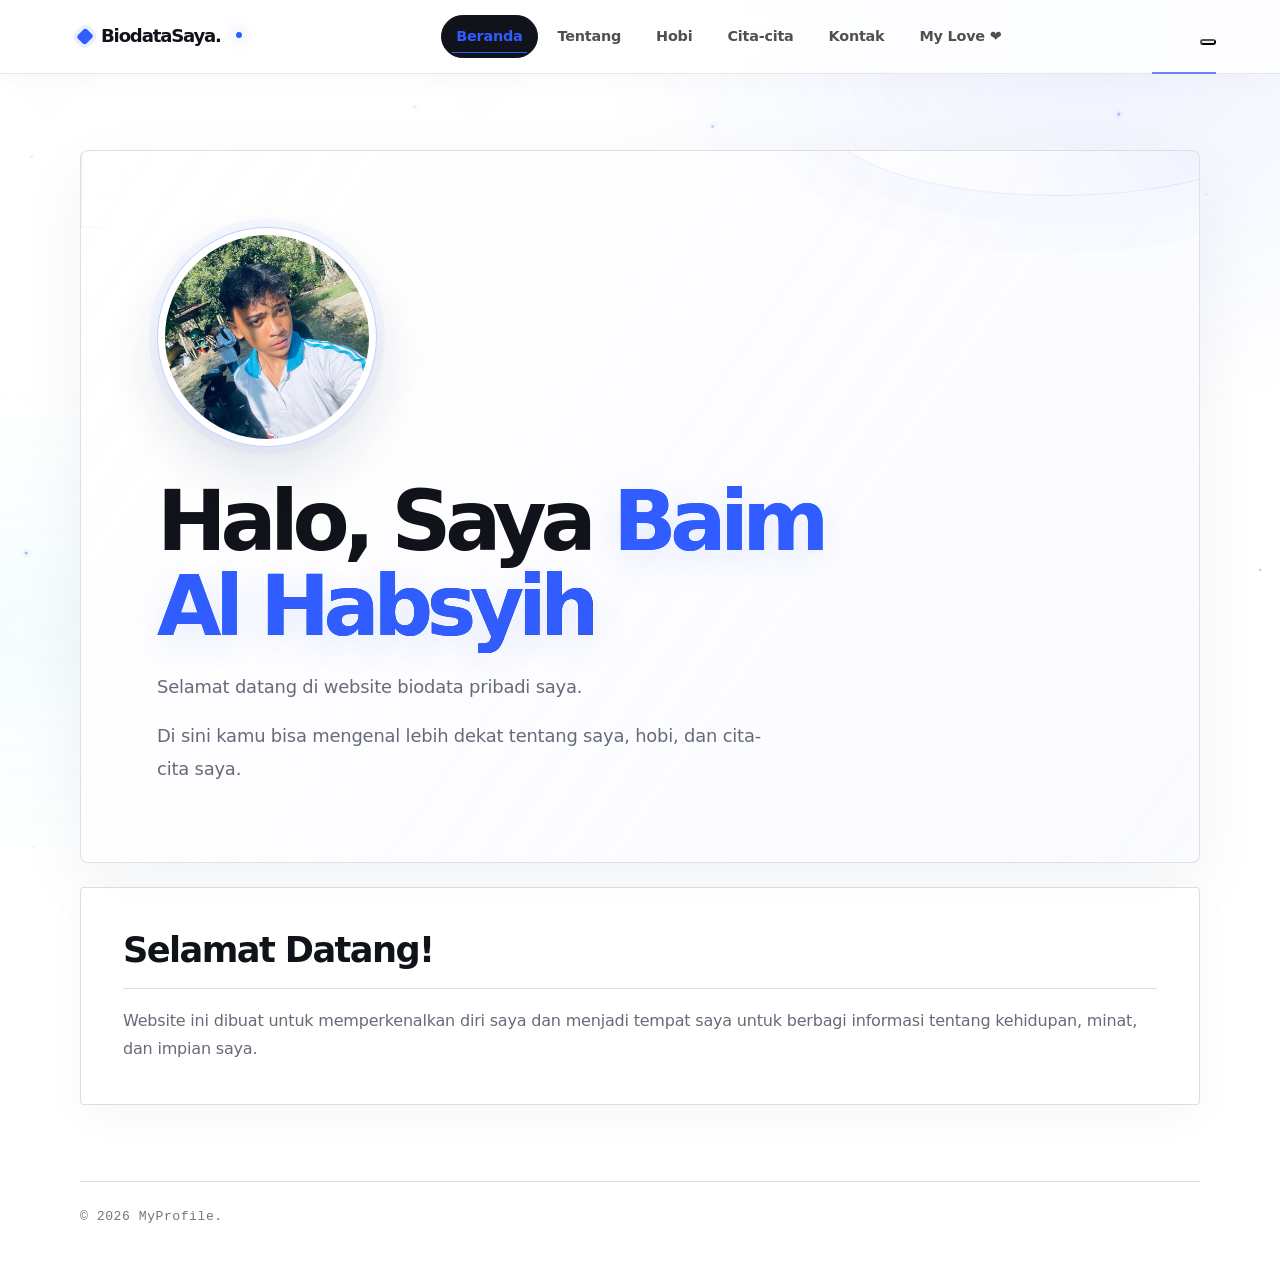
==== commit 464009c6: "y" ====
--- a/index.html
+++ b/index.html
@@ -1,84 +1,53 @@
-
 <!DOCTYPE html>
 <html lang="id">
 <head>
     <meta charset="UTF-8">
     <meta name="viewport" content="width=device-width, initial-scale=1.0">
     <title>Beranda | Biodata Saya</title>
-    <link rel="preconnect" href="https://fonts.googleapis.com">
-    <link rel="preconnect" href="https://fonts.gstatic.com" crossorigin>
-    <link href="https://fonts.googleapis.com/css2?family=Cormorant+Garamond:ital,wght@1,500&family=Space+Grotesk:wght@400;500;600;700&display=swap" rel="stylesheet">
     <link rel="stylesheet" href="style.css">
-    <link rel="preconnect" href="https://fonts.googleapis.com">
-    <link rel="preconnect" href="https://fonts.gstatic.com" crossorigin>
-    <link href="https://fonts.googleapis.com/css2?family=IBM+Plex+Mono:wght@400;500;600&family=Space+Grotesk:wght@400;500;600;700&display=swap" rel="stylesheet">
-
-    <script src="site.js" defer></script>
+    <script src="nav.js"></script>
     <script src="particles.js" defer></script>
+    <script src="music.js" defer></script>
 </head>
 <body>
 
-<!-- Minimal cinematic opening: original page content remains underneath. -->
-<div class="portfolio-intro" id="portfolio-intro" aria-label="Welcome to My Portofolio. Enjoy." role="status">
-    <div class="intro-grid" aria-hidden="true"></div>
-    <div class="intro-orbit intro-orbit-one" aria-hidden="true"></div>
-    <div class="intro-orbit intro-orbit-two" aria-hidden="true"></div>
-    <div class="intro-topline" aria-hidden="true">
-        <span class="intro-mark"><span></span><span></span><span></span></span>
-        <span class="intro-index">PERSONAL WEBSITE <i> / </i> 2026</span>
-    </div>
-    <div class="intro-center">
-        <p class="intro-eyebrow"><span class="intro-eyebrow-dot"></span> A LITTLE SPACE ON THE INTERNET</p>
-        <div class="intro-title-wrap">
-            <h1 class="intro-title"><span>Welcome to</span><span class="intro-title-second">My <em>Portofolio</em></span></h1>
+    <nav aria-label="Navigasi utama">
+        <a class="brand" href="index.html"><span class="brand-mark" aria-hidden="true"></span><span class="logo">BiodataSaya.</span></a>
+        <ul class="nav-links" id="site-menu">
+            <li><a href="index.html" class="active" aria-current="page">Beranda</a></li>
+            <li><a href="tentang.html">Tentang</a></li>
+            <li><a href="hobi.html">Hobi</a></li>
+            <li><a href="cita-cita.html">Cita-cita</a></li>
+            <li><a href="kontak.html">Kontak</a></li>
+            <li><a href="pacar.html">My Love ❤️</a></li>
+        </ul>
+        <div class="nav-tools">
+            <button class="nav-toggle" type="button" aria-expanded="false" aria-controls="site-menu" aria-label="Menu"><span></span></button>
         </div>
-        <p class="intro-enjoy">Enjoy<span class="intro-period">.</span></p>
-        <div class="intro-progress" aria-hidden="true"><span></span></div>
-    </div>
-    <div class="intro-bottomline" aria-hidden="true">
-        <span>DESIGNED TO BE EXPLORED</span>
-        <span class="intro-scroll-hint">LET'S BEGIN <b>↘</b></span>
-    </div>
-    <button class="intro-skip" id="intro-skip" type="button" aria-label="Skip intro">Skip <span>↗</span></button>
-</div>
+    </nav>
 
-<nav>
-    <a href="index.html" class="logo">BiodataSaya.</a>
-    <ul>
-        <li><a href="index.html" class="active">Beranda</a></li>
-        <li><a href="tentang.html">Tentang</a></li>
-        <li><a href="hobi.html">Hobi</a></li>
-        <li><a href="cita-cita.html">Cita-cita</a></li>
-        <li><a href="kontak.html">Kontak</a></li>
-    </ul>
-</nav>
+    <main>
+        <section class="hero">
+            <div class="avatar">
+                <img src="baim5.jpeg" alt="baim6">
+            </div>
+            <h1>Halo, Saya <span class="highlight">Baim Al Habsyih</span></h1>
+            <p>Selamat datang di website biodata pribadi saya.</p>
+            <p>Di sini kamu bisa mengenal lebih dekat tentang saya, hobi, dan cita-cita saya.</p>
+        </section>
+
+        <section class="card">
+            <h2>Selamat Datang!</h2>
+            <p>
+                Website ini dibuat untuk memperkenalkan diri saya
+                dan menjadi tempat saya untuk berbagi informasi tentang
+                kehidupan, minat, dan impian saya.
+            </p>
+        </section>
+    </main>
 
 
-<main class="home-main">
-    <section class="hero">
-       <div class="avatar">
-    <img src="baim5.jpeg" alt="baim6">
-</div>
-        <h1>Halo, Saya <span class="highlight">Baim Al Habsyih</span></h1>
-        <p>Selamat datang di website biodata pribadi saya.</p>
-        <p>Di sini kamu bisa mengenal lebih dekat tentang saya, hobi, dan cita-cita saya.</p>
+    <footer>© 2026 MyProfile.</footer>
 
-      
-    </section>
-
-    <section class="card">
-        <h2>Selamat Datang!</h2>
-        <p>
-            Website ini dibuat untuk memperkenalkan diri saya
-            dan menjadi tempat saya untuk berbagi informasi tentang
-            kehidupan, minat, dan impian saya.
-        </p>
-        
-    </section>
-</main>
-
-<footer>© 2026 MyProfile.</footer>
-
-    <script src="intro.js" defer></script>
 </body>
 </html>
--- a/style.css
+++ b/style.css
@@ -1169,3 +1169,95 @@
 @media (prefers-reduced-transparency: reduce) {
   body::before { opacity: .42; }
 }
+
+
+/* Persistent-page navigation transition: light, GPU-friendly opacity only. */
+main { transition: opacity 180ms ease, transform 180ms ease; }
+html.page-transitioning main { opacity: .28; transform: translateY(5px); }
+body.page-changed main { animation: page-content-arrive 360ms ease both; }
+@keyframes page-content-arrive { from { opacity: .35; transform: translateY(8px); } to { opacity: 1; transform: translateY(0); } }
+@media (prefers-reduced-motion: reduce) { main, body.page-changed main { animation: none !important; transition: none !important; } }
+
+/* ================================================================
+   PRO MAX VISUAL PASS — editorial layout, depth, micro-interactions
+   Pure CSS enhancement layer; original copy and assets stay untouched.
+   ================================================================ */
+:root {
+  --accent: #315cff;
+  --accent-soft: #edf1ff;
+  --ink: #11131a;
+  --muted: #656b78;
+  --line: rgba(18, 24, 40, .14);
+  --surface: rgba(255,255,255,.82);
+  --ease-out: cubic-bezier(.16, 1, .3, 1);
+}
+body { font-family: "Space Grotesk", Inter, system-ui, sans-serif; letter-spacing: -.012em; }
+body::after {
+  content: ""; position: fixed; inset: 0; z-index: -1; pointer-events: none;
+  background: radial-gradient(ellipse at 85% 4%, rgba(49,92,255,.075), transparent 32%),
+              radial-gradient(ellipse at 4% 70%, rgba(32,198,225,.045), transparent 28%);
+}
+nav {
+  min-height: 72px; padding-block: 12px; border-bottom-color: rgba(17,19,26,.1);
+  background: rgba(255,255,255,.78); backdrop-filter: blur(22px) saturate(155%);
+  -webkit-backdrop-filter: blur(22px) saturate(155%);
+  box-shadow: 0 8px 28px rgba(18,24,40,.025);
+}
+nav .logo { display: inline-flex; align-items: center; gap: 10px; font-size: 1.13rem; letter-spacing: -.065em; }
+nav .logo::before { content: ""; width: 9px; height: 9px; border-radius: 3px; background: var(--accent); box-shadow: 0 0 0 4px rgba(49,92,255,.1); transform: rotate(45deg); }
+nav ul { gap: 5px; }
+nav ul a, nav > a:not(.logo) { position: relative; border: 1px solid transparent; border-radius: 999px; padding: 8px 14px; font-size: .9rem; transition: color .22s ease, background .22s ease, border-color .22s ease, transform .22s var(--ease-out); }
+nav ul a:hover, nav > a:not(.logo):hover { background: #f2f4fa; border-color: rgba(17,19,26,.08); transform: translateY(-1px); }
+nav ul a.active { background: #11131a; color: #fff; border-color: #11131a; }
+main { width: min(100% - 2 * var(--gutter), var(--content)); margin-inline: auto; position: relative; }
+.home-main { padding-block: clamp(34px, 6vw, 84px) clamp(64px, 9vw, 120px); }
+.hero { position: relative; isolation: isolate; overflow: hidden; border: 1px solid rgba(17,19,26,.12); border-radius: 8px; padding: clamp(28px, 6vw, 76px); background: linear-gradient(125deg, rgba(255,255,255,.94), rgba(249,250,255,.82)); box-shadow: 0 22px 70px rgba(20,32,70,.055); }
+.hero::before { content: ""; position: absolute; z-index: -1; right: -90px; top: -110px; width: clamp(220px, 36vw, 470px); aspect-ratio: 1; border: 1px solid rgba(49,92,255,.17); border-radius: 50%; box-shadow: 0 0 0 28px rgba(49,92,255,.025), 0 0 0 58px rgba(49,92,255,.02); }
+.hero::after { content: ""; position: absolute; z-index: -1; inset: 0; opacity: .38; pointer-events: none; background-image: linear-gradient(rgba(17,19,26,.06) 1px, transparent 1px), linear-gradient(90deg, rgba(17,19,26,.06) 1px, transparent 1px); background-size: 42px 42px; mask-image: linear-gradient(115deg, #000, transparent 76%); }
+.hero h1 { max-width: 780px; font-size: clamp(2.35rem, 6.5vw, 5.3rem); line-height: 1.03; letter-spacing: -.075em; font-weight: 700; text-wrap: balance; }
+.hero h1 .highlight { color: var(--accent); text-decoration: none; text-shadow: 0 10px 35px rgba(49,92,255,.12); }
+.hero p { max-width: 58ch; color: var(--muted); font-size: clamp(1rem, 1.5vw, 1.12rem); line-height: 1.85; }
+.avatar { position: relative; width: clamp(120px, 19vw, 220px); aspect-ratio: 1; border-radius: 50%; padding: 7px; border: 1px solid rgba(49,92,255,.3); background: rgba(255,255,255,.7); box-shadow: 0 0 0 8px rgba(49,92,255,.035), 0 24px 55px rgba(20,32,70,.12); }
+.avatar::after { content: ""; position: absolute; inset: -9px; border: 1px dashed rgba(49,92,255,.26); border-radius: inherit; animation: pro-orbit 32s linear infinite; }
+.avatar img { width: 100%; height: 100%; object-fit: cover; border-radius: 50%; }
+.card, main > section:not(.hero) { border-color: var(--line); }
+.card { position: relative; padding: clamp(24px, 4vw, 42px); margin-top: 22px; background: rgba(255,255,255,.8); border: 1px solid var(--line); box-shadow: 0 12px 40px rgba(18,24,40,.035); transition: transform .35s var(--ease-out), box-shadow .35s ease, border-color .35s ease; }
+.card:hover { transform: translateY(-4px); border-color: rgba(49,92,255,.3); box-shadow: 0 22px 60px rgba(18,24,40,.075); }
+h1, h2, h3 { letter-spacing: -.045em; text-wrap: balance; }
+h2 { font-size: clamp(1.5rem, 3vw, 2.2rem); line-height: 1.16; }
+p { text-wrap: pretty; }
+img { border-radius: 3px; }
+a:not(nav a):not(.logo) { text-underline-offset: 4px; text-decoration-thickness: 1px; }
+button, .button, input, textarea, select { border-radius: 5px; }
+button, .button { transition: transform .22s var(--ease-out), box-shadow .22s ease, background .22s ease; }
+button:hover, .button:hover { transform: translateY(-2px); }
+button:active, .button:active { transform: translateY(0) scale(.985); }
+footer { margin-top: clamp(40px, 7vw, 90px); padding: 28px var(--gutter); border-top: 1px solid var(--line); color: var(--muted); font: 500 .75rem/1.6 "IBM Plex Mono", monospace; letter-spacing: .04em; }
+.sonic-dock { border: 1px solid rgba(17,19,26,.12) !important; box-shadow: 0 18px 55px rgba(16,24,50,.15), 0 2px 8px rgba(16,24,50,.06) !important; backdrop-filter: blur(22px) saturate(150%); -webkit-backdrop-filter: blur(22px) saturate(150%); }
+.sonic-toggle { box-shadow: 0 4px 14px rgba(49,92,255,.18); }
+.sonic-toggle:hover { box-shadow: 0 8px 22px rgba(49,92,255,.25); }
+/* reveal class is applied by the shared IntersectionObserver enhancement */
+.reveal-ready [data-reveal] { opacity: 0; transform: translateY(18px); filter: blur(3px); transition: opacity .7s var(--ease-out), transform .7s var(--ease-out), filter .7s var(--ease-out); }
+.reveal-ready [data-reveal].is-visible { opacity: 1; transform: translateY(0); filter: blur(0); }
+@keyframes pro-orbit { to { transform: rotate(360deg); } }
+@media (min-width: 1100px) { .hero { min-height: 420px; } }
+@media (max-width: 760px) {
+  nav { align-items: center; gap: 10px; min-height: 64px; padding-inline: max(16px, var(--gutter)); }
+  nav ul { flex-wrap: nowrap; overflow-x: auto; justify-content: flex-start; max-width: 68vw; scrollbar-width: none; padding: 2px 1px 5px; }
+  nav ul::-webkit-scrollbar { display: none; }
+  nav ul a { white-space: nowrap; font-size: .82rem; padding: 7px 11px; }
+  .hero { border-radius: 6px; }
+  .hero::before { right: -130px; top: -95px; }
+  .card:hover { transform: none; }
+}
+@media (max-width: 420px) {
+  nav .logo { font-size: .98rem; }
+  nav ul { max-width: 62vw; }
+  .home-main { padding-top: 24px; }
+  .hero { padding: 25px 20px; }
+  .sonic-dock { max-width: calc(100vw - 24px); }
+}
+@media (prefers-reduced-motion: reduce) {
+  .avatar::after { animation: none; }
+  .reveal-ready [data-reveal] { opacity: 1; transform: none; filter: none; transition: none; }
+}
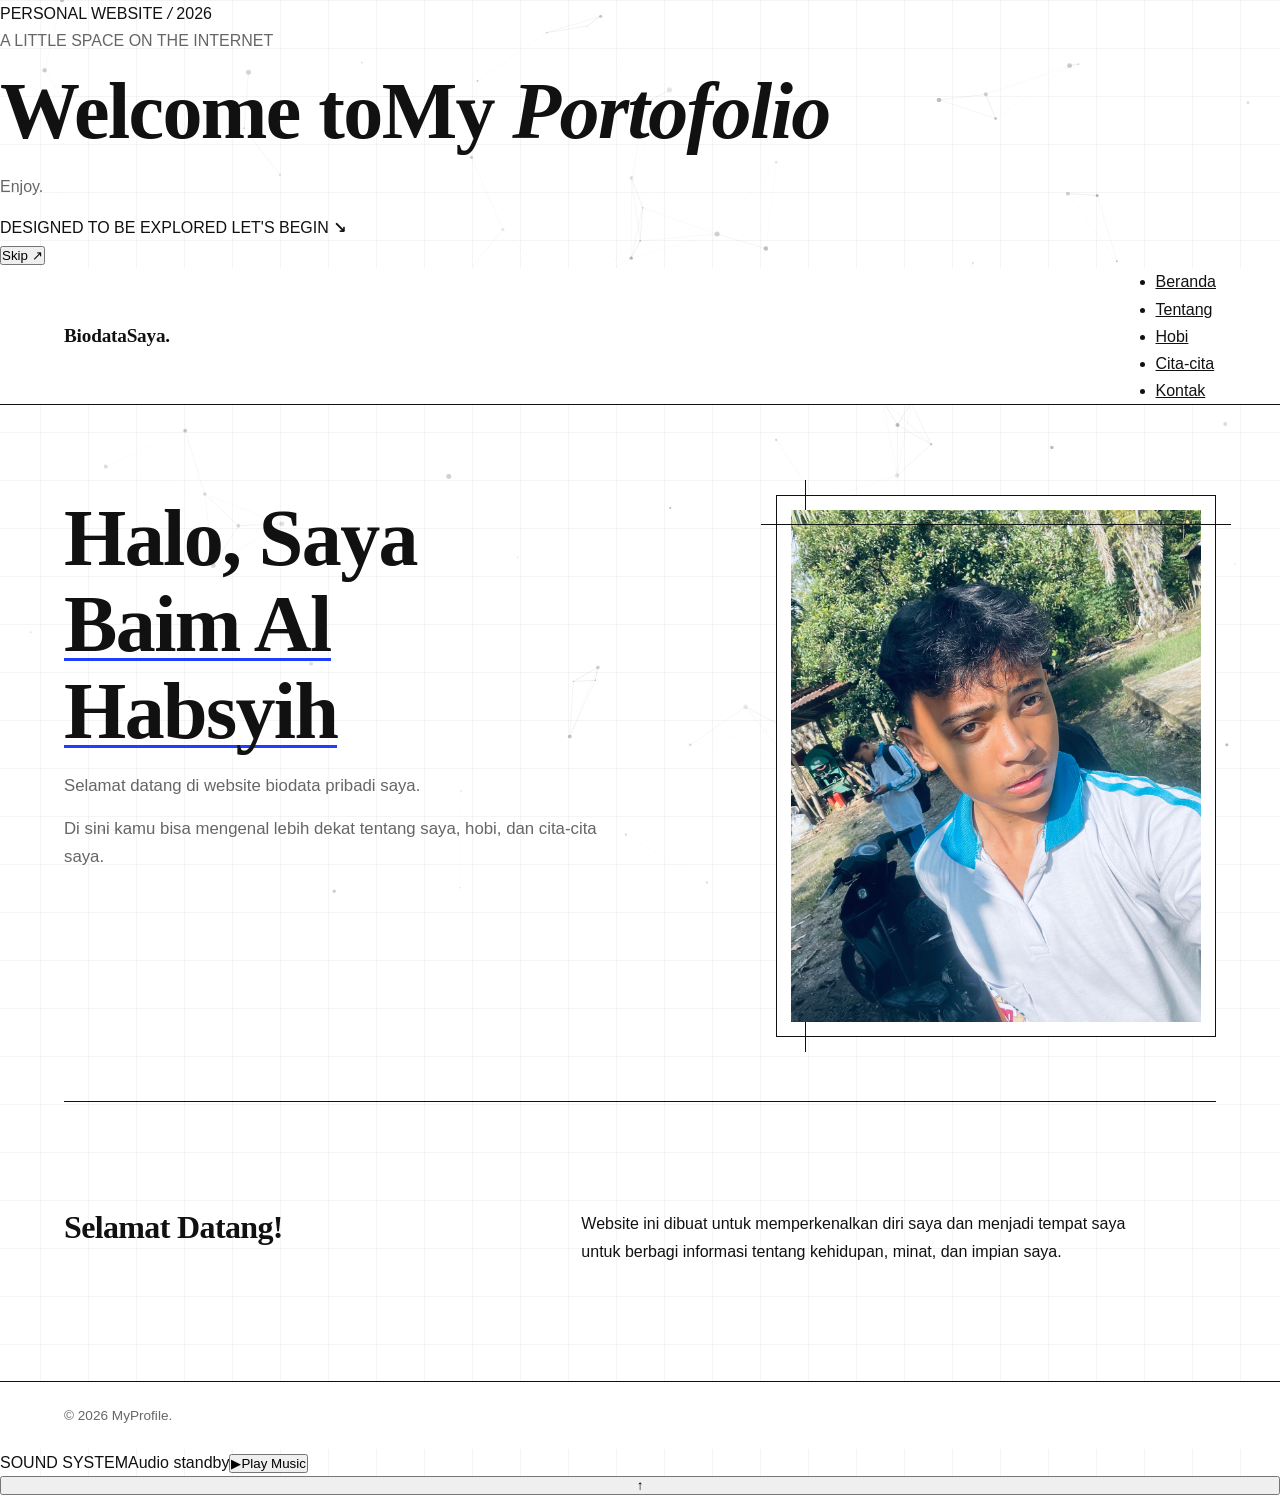
==== commit 3c6d2e30: "gg" ====
--- a/index.html
+++ b/index.html
@@ -1,53 +1,84 @@
+
 <!DOCTYPE html>
 <html lang="id">
 <head>
     <meta charset="UTF-8">
     <meta name="viewport" content="width=device-width, initial-scale=1.0">
     <title>Beranda | Biodata Saya</title>
+    <link rel="preconnect" href="https://fonts.googleapis.com">
+    <link rel="preconnect" href="https://fonts.gstatic.com" crossorigin>
+    <link href="https://fonts.googleapis.com/css2?family=Cormorant+Garamond:ital,wght@1,500&family=Space+Grotesk:wght@400;500;600;700&display=swap" rel="stylesheet">
     <link rel="stylesheet" href="style.css">
-    <script src="nav.js"></script>
+    <link rel="preconnect" href="https://fonts.googleapis.com">
+    <link rel="preconnect" href="https://fonts.gstatic.com" crossorigin>
+    <link href="https://fonts.googleapis.com/css2?family=IBM+Plex+Mono:wght@400;500;600&family=Space+Grotesk:wght@400;500;600;700&display=swap" rel="stylesheet">
+
+    <script src="site.js" defer></script>
     <script src="particles.js" defer></script>
-    <script src="music.js" defer></script>
 </head>
 <body>
 
-    <nav aria-label="Navigasi utama">
-        <a class="brand" href="index.html"><span class="brand-mark" aria-hidden="true"></span><span class="logo">BiodataSaya.</span></a>
-        <ul class="nav-links" id="site-menu">
-            <li><a href="index.html" class="active" aria-current="page">Beranda</a></li>
-            <li><a href="tentang.html">Tentang</a></li>
-            <li><a href="hobi.html">Hobi</a></li>
-            <li><a href="cita-cita.html">Cita-cita</a></li>
-            <li><a href="kontak.html">Kontak</a></li>
-            <li><a href="pacar.html">My Love ❤️</a></li>
-        </ul>
-        <div class="nav-tools">
-            <button class="nav-toggle" type="button" aria-expanded="false" aria-controls="site-menu" aria-label="Menu"><span></span></button>
+<!-- Minimal cinematic opening: original page content remains underneath. -->
+<div class="portfolio-intro" id="portfolio-intro" aria-label="Welcome to My Portofolio. Enjoy." role="status">
+    <div class="intro-grid" aria-hidden="true"></div>
+    <div class="intro-orbit intro-orbit-one" aria-hidden="true"></div>
+    <div class="intro-orbit intro-orbit-two" aria-hidden="true"></div>
+    <div class="intro-topline" aria-hidden="true">
+        <span class="intro-mark"><span></span><span></span><span></span></span>
+        <span class="intro-index">PERSONAL WEBSITE <i> / </i> 2026</span>
+    </div>
+    <div class="intro-center">
+        <p class="intro-eyebrow"><span class="intro-eyebrow-dot"></span> A LITTLE SPACE ON THE INTERNET</p>
+        <div class="intro-title-wrap">
+            <h1 class="intro-title"><span>Welcome to</span><span class="intro-title-second">My <em>Portofolio</em></span></h1>
         </div>
-    </nav>
+        <p class="intro-enjoy">Enjoy<span class="intro-period">.</span></p>
+        <div class="intro-progress" aria-hidden="true"><span></span></div>
+    </div>
+    <div class="intro-bottomline" aria-hidden="true">
+        <span>DESIGNED TO BE EXPLORED</span>
+        <span class="intro-scroll-hint">LET'S BEGIN <b>↘</b></span>
+    </div>
+    <button class="intro-skip" id="intro-skip" type="button" aria-label="Skip intro">Skip <span>↗</span></button>
+</div>
 
-    <main>
-        <section class="hero">
-            <div class="avatar">
-                <img src="baim5.jpeg" alt="baim6">
-            </div>
-            <h1>Halo, Saya <span class="highlight">Baim Al Habsyih</span></h1>
-            <p>Selamat datang di website biodata pribadi saya.</p>
-            <p>Di sini kamu bisa mengenal lebih dekat tentang saya, hobi, dan cita-cita saya.</p>
-        </section>
-
-        <section class="card">
-            <h2>Selamat Datang!</h2>
-            <p>
-                Website ini dibuat untuk memperkenalkan diri saya
-                dan menjadi tempat saya untuk berbagi informasi tentang
-                kehidupan, minat, dan impian saya.
-            </p>
-        </section>
-    </main>
+<nav>
+    <a href="index.html" class="logo">BiodataSaya.</a>
+    <ul>
+        <li><a href="index.html" class="active">Beranda</a></li>
+        <li><a href="tentang.html">Tentang</a></li>
+        <li><a href="hobi.html">Hobi</a></li>
+        <li><a href="cita-cita.html">Cita-cita</a></li>
+        <li><a href="kontak.html">Kontak</a></li>
+    </ul>
+</nav>
 
 
-    <footer>© 2026 MyProfile.</footer>
+<main class="home-main">
+    <section class="hero">
+       <div class="avatar">
+    <img src="baim5.jpeg" alt="baim6">
+</div>
+        <h1>Halo, Saya <span class="highlight">Baim Al Habsyih</span></h1>
+        <p>Selamat datang di website biodata pribadi saya.</p>
+        <p>Di sini kamu bisa mengenal lebih dekat tentang saya, hobi, dan cita-cita saya.</p>
 
+      
+    </section>
+
+    <section class="card">
+        <h2>Selamat Datang!</h2>
+        <p>
+            Website ini dibuat untuk memperkenalkan diri saya
+            dan menjadi tempat saya untuk berbagi informasi tentang
+            kehidupan, minat, dan impian saya.
+        </p>
+        
+    </section>
+</main>
+
+<footer>© 2026 MyProfile.</footer>
+
+    <script src="intro.js" defer></script>
 </body>
 </html>
--- a/style.css
+++ b/style.css
@@ -1,1263 +1,532 @@
-/* BiodataSaya — shared design system */
+/* =========================================================
+   Canvas-grid design system — black / white / one blue accent
+   Shared by every page. pacar.css layers on top of this.
+   ========================================================= */
+
 :root {
-  color-scheme: light;
-  --paper: #ffffff;
-  --paper-soft: #f7f7f5;
-  --ink: #111111;
-  --muted: #666666;
-  --line: #d8d8d8;
-  --line-strong: #111111;
-  --accent: #245cff;
-  --accent-soft: #edf1ff;
-  --content: 1120px;
-  --gutter: clamp(20px, 5vw, 72px);
-  --space-1: 8px;
-  --space-2: 16px;
-  --space-3: 24px;
-  --space-4: 40px;
-  --space-5: 64px;
-  --space-6: 96px;
-  --radius: 2px;
-}
-* { box-sizing: border-box; }
-html { scroll-behavior: smooth; scroll-padding-top: 100px; }
+    --bg: #ffffff;
+    --bg-alt: #f7f7f5;
+    --ink: #111111;
+    --ink-2: #666666;
+    --line: #d8d8d8;
+    --line-strong: #111111;
+    --accent: #1f3dff;
+
+    --font-display: "Iowan Old Style", "Palatino Linotype", Palatino, "Book Antiqua", Georgia, serif;
+    --font-body: "Helvetica Neue", Helvetica, "Segoe UI", system-ui, -apple-system, Arial, sans-serif;
+
+    --gutter: clamp(20px, 5vw, 64px);
+    --col: 1180px;
+    --nav-h: 64px;
+    --ease: cubic-bezier(.2, .7, .2, 1);
+}
+
+*, *::before, *::after { box-sizing: border-box; }
+* { margin: 0; padding: 0; }
+html { scroll-behavior: smooth; -webkit-text-size-adjust: 100%; }
+
 body {
-  margin: 0;
-  background: var(--paper);
-  color: var(--ink);
-  font-family: Inter, "Helvetica Neue", Arial, sans-serif;
-  font-size: 16px;
-  line-height: 1.7;
-  -webkit-font-smoothing: antialiased;
-  text-rendering: optimizeLegibility;
-}
-body::before {
-  content: "";
-  position: fixed;
-  inset: 0;
-  pointer-events: none;
-  z-index: 0;
-  opacity: .22;
-  /* Code-drawn canvas grid: no bitmap/background image required. */
-  background-image:
-    linear-gradient(to right, transparent calc(100% - 1px), rgba(17, 17, 17, .105) 1px),
-    linear-gradient(to bottom, transparent calc(100% - 1px), rgba(17, 17, 17, .105) 1px),
-    radial-gradient(ellipse at 15% 8%, rgba(49, 92, 255, .055), transparent 34%),
-    radial-gradient(ellipse at 88% 42%, rgba(34, 201, 238, .035), transparent 32%);
-  background-size: clamp(44px, 6vw, 76px) clamp(44px, 6vw, 76px), clamp(44px, 6vw, 76px) clamp(44px, 6vw, 76px), 100% 100%, 100% 100%;
-  background-position: center top;
-  opacity: .72;
-  mask-image: linear-gradient(to bottom, rgba(0,0,0,.9) 0%, rgba(0,0,0,.7) 55%, transparent 100%);
-}
-img { display: block; max-width: 100%; }
+    font-family: var(--font-body);
+    font-size: 1rem;
+    line-height: 1.7;
+    color: var(--ink);
+    background-color: var(--bg);
+    /* canvas: a faint 48px graph paper, fading out toward the bottom */
+    background-image:
+        linear-gradient(to right, rgba(17,17,17,.045) 1px, transparent 1px),
+        linear-gradient(to bottom, rgba(17,17,17,.045) 1px, transparent 1px);
+    background-size: 48px 48px;
+    background-position: center top;
+    min-height: 100vh;
+    display: flex;
+    flex-direction: column;
+    overflow-x: hidden;
+}
+
+img { max-width: 100%; display: block; }
 a { color: inherit; }
-button, input, textarea, select { font: inherit; }
-button, a { -webkit-tap-highlight-color: transparent; }
-a:focus-visible, button:focus-visible {
-  outline: 3px solid var(--accent);
-  outline-offset: 4px;
-}
-::selection { background: var(--accent); color: white; }
-
-/* Shared navigation: supports both original navigation structures. */
+
+::selection { background: var(--ink); color: #fff; }
+
+:focus-visible {
+    outline: 2px solid var(--accent);
+    outline-offset: 3px;
+}
+
+/* particle canvas (created by particles.js) — drawn as quiet ink dots */
+#particles-bg {
+    position: fixed;
+    inset: 0;
+    z-index: 0;
+    pointer-events: none;
+}
+
+/* ---------- navigation ---------- */
 nav {
-  position: sticky;
-  top: 0;
-  z-index: 30;
-  display: flex;
-  align-items: center;
-  justify-content: space-between;
-  gap: 16px 28px;
-  min-height: 76px;
-  padding: 14px var(--gutter);
-  border-bottom: 1px solid var(--line);
-  background: rgba(255,255,255,.94);
-  z-index: 2;
-  backdrop-filter: blur(14px);
-}
-nav .logo {
-  color: var(--ink);
-  font-size: 1.08rem;
-  font-weight: 800;
-  letter-spacing: -.055em;
-  text-decoration: none;
-  white-space: nowrap;
-}
-nav ul {
-  display: flex;
-  align-items: center;
-  justify-content: flex-end;
-  flex-wrap: wrap;
-  gap: 4px;
-  padding: 0;
-  margin: 0;
-  list-style: none;
-}
-nav > a:not(.logo), nav ul a, nav > li a {
-  display: inline-flex;
-  align-items: center;
-  min-height: 40px;
-  padding: 8px 12px;
-  border: 1px solid transparent;
-  color: #505050;
-  font-size: .88rem;
-  font-weight: 600;
-  text-decoration: none;
-  transition: color .18s ease, background .18s ease, border-color .18s ease;
-}
-nav > a:not(.logo):hover, nav ul a:hover, nav > li a:hover {
-  color: var(--ink);
-  background: var(--paper-soft);
-  border-color: var(--line);
-}
-nav a.active {
-  color: var(--accent) !important;
-  background: var(--accent-soft);
-  border-color: #dce4ff;
-}
-nav > li { list-style: none; }
-
-/* Main page frame and editorial typography */
+    position: sticky;
+    top: 0;
+    z-index: 50;
+    display: flex;
+    align-items: center;
+    justify-content: space-between;
+    gap: 16px;
+    min-height: var(--nav-h);
+    padding: 0 max(var(--gutter), calc((100% - var(--col)) / 2));
+    background: rgba(255,255,255,.92);
+    -webkit-backdrop-filter: blur(8px);
+    backdrop-filter: blur(8px);
+    border-bottom: 1px solid var(--line-strong);
+}
+
+.brand {
+    display: inline-flex;
+    align-items: center;
+    gap: 12px;
+    text-decoration: none;
+    flex: 0 0 auto;
+}
+.brand-mark {
+    width: 20px; height: 20px;
+    border: 1.5px solid var(--ink);
+    position: relative;
+    flex: 0 0 auto;
+}
+.brand-mark::before, .brand-mark::after { content: ""; position: absolute; background: var(--ink); }
+.brand-mark::before { left: 50%; top: -5px; bottom: -5px; width: 1px; }
+.brand-mark::after  { top: 50%; left: -5px; right: -5px; height: 1px; }
+.brand:hover .brand-mark { background: var(--accent); border-color: var(--accent); }
+.brand:hover .brand-mark::before, .brand:hover .brand-mark::after { background: var(--accent); }
+
+.logo {
+    font-family: var(--font-display);
+    font-size: 1.2rem;
+    font-weight: 700;
+    letter-spacing: -.01em;
+    text-decoration: none;
+    color: var(--ink);
+    white-space: nowrap;
+}
+
+.nav-links {
+    display: flex;
+    align-items: stretch;
+    gap: 2px;
+    list-style: none;
+    margin-left: auto;
+}
+.nav-links a {
+    position: relative;
+    display: flex;
+    align-items: center;
+    min-height: 44px;
+    padding: 0 12px;
+    font-size: .9rem;
+    color: var(--ink-2);
+    text-decoration: none;
+    transition: color .2s;
+}
+.nav-links a::after {
+    content: "";
+    position: absolute;
+    left: 12px; right: 12px; bottom: 6px;
+    height: 1.5px;
+    background: var(--ink);
+    transform: scaleX(0);
+    transform-origin: left;
+    transition: transform .3s var(--ease);
+}
+.nav-links a:hover { color: var(--ink); }
+.nav-links a:hover::after { transform: scaleX(1); }
+.nav-links a.active { color: var(--ink); font-weight: 600; }
+.nav-links a.active::after { transform: scaleX(1); background: var(--accent); height: 2px; }
+
+.nav-tools { display: flex; align-items: center; gap: 8px; flex: 0 0 auto; }
+
+.nav-toggle {
+    display: none;
+    width: 44px; height: 44px;
+    align-items: center; justify-content: center;
+    background: none;
+    border: 1px solid var(--line-strong);
+    cursor: pointer;
+    color: var(--ink);
+}
+.nav-toggle span, .nav-toggle span::before, .nav-toggle span::after {
+    display: block; width: 18px; height: 1.5px; background: currentColor; position: relative;
+    transition: transform .25s var(--ease), background .2s;
+}
+.nav-toggle span::before, .nav-toggle span::after { content: ""; position: absolute; left: 0; }
+.nav-toggle span::before { top: -6px; }
+.nav-toggle span::after  { top: 6px; }
+.nav-toggle[aria-expanded="true"] span { background: transparent; }
+.nav-toggle[aria-expanded="true"] span::before { transform: translateY(6px) rotate(45deg); }
+.nav-toggle[aria-expanded="true"] span::after  { transform: translateY(-6px) rotate(-45deg); }
+
+/* ---------- music button (music.js) ---------- */
+.music-btn {
+    display: inline-flex;
+    align-items: center;
+    gap: 9px;
+    height: 40px;
+    padding: 0 14px 0 12px;
+    font: inherit;
+    font-size: .85rem;
+    font-weight: 600;
+    color: var(--ink);
+    background: var(--bg);
+    border: 1px solid var(--line-strong);
+    cursor: pointer;
+    white-space: nowrap;
+    transition: background .2s, color .2s, border-color .2s;
+    min-width: 138px;
+    justify-content: flex-start;
+}
+.music-btn:hover { background: var(--ink); color: #fff; }
+.music-btn[data-state="playing"] { border-color: var(--accent); }
+.music-btn[data-state="loading"] { cursor: progress; }
+.music-btn[data-state="error"] { border-style: dashed; }
+.music-btn svg { width: 14px; height: 14px; flex: 0 0 14px; fill: currentColor; }
+.music-btn[data-state="playing"] svg { color: var(--accent); }
+.music-btn[data-state="playing"]:hover svg { color: #fff; }
+
+/* ---------- layout ---------- */
 main {
-  position: relative;
-  z-index: 1;
-  width: min(calc(100% - (var(--gutter) * 2)), var(--content));
-  min-height: 68vh;
-  margin: clamp(36px, 6vw, 76px) auto;
-}
-h1, h2, h3, p { margin-top: 0; }
-h1, h2, h3 { line-height: 1.12; letter-spacing: -.045em; }
-h1 { margin-bottom: 20px; font-size: clamp(2.4rem, 6vw, 5rem); font-weight: 760; }
-h2 { margin-bottom: 18px; font-size: clamp(1.5rem, 3vw, 2.25rem); font-weight: 720; }
-h3 { font-size: 1.2rem; }
-p { color: var(--muted); margin-bottom: 16px; }
-p:last-child { margin-bottom: 0; }
-.highlight { color: var(--accent); }
+    position: relative;
+    z-index: 1;
+    width: 100%;
+    max-width: calc(var(--col) + var(--gutter) * 2);
+    margin: 0 auto;
+    padding: clamp(40px, 7vw, 96px) var(--gutter) clamp(56px, 8vw, 110px);
+    flex: 1 0 auto;
+}
+
+h1, h2, h3 {
+    font-family: var(--font-display);
+    font-weight: 700;
+    line-height: 1.08;
+    letter-spacing: -.02em;
+    color: var(--ink);
+}
+h1 { font-size: clamp(2.4rem, 6.4vw, 5rem); margin-bottom: 18px; }
+h2 { font-size: clamp(1.4rem, 2.6vw, 2rem); margin-bottom: 14px; }
+h3 { font-size: 1.25rem; }
+p { color: var(--ink-2); margin-bottom: 14px; max-width: 62ch; }
+
+/* heading emphasis (original <span class="highlight">) — underline, not colour */
+.highlight {
+    background-image: linear-gradient(var(--accent), var(--accent));
+    background-repeat: no-repeat;
+    background-size: 100% 3px;
+    background-position: 0 92%;
+}
+
+/* page head with registration marks, shared by interior pages */
 .hero, .card {
-  position: relative;
-  border: 1px solid var(--line);
-  border-radius: var(--radius);
-  background: rgba(255,255,255,.94);
-}
+    position: relative;
+    background: transparent;
+    border: 0;
+    border-radius: 0;
+}
+
+/* fine corner ticks */
+.ticks { position: relative; }
+.ticks::before, .ticks::after {
+    content: "";
+    position: absolute;
+    width: 11px; height: 11px;
+    border: 1.5px solid var(--ink);
+    pointer-events: none;
+}
+.ticks::before { top: -1px; left: -1px; border-right: 0; border-bottom: 0; }
+.ticks::after  { bottom: -1px; right: -1px; border-left: 0; border-top: 0; }
+
+/* ---------- home / page heroes ---------- */
 .hero {
-  overflow: hidden;
-  padding: clamp(32px, 7vw, 88px);
-  margin-bottom: 24px;
-}
-.hero::after {
-  content: "";
-  position: absolute;
-  top: 0; right: 0;
-  width: 76px; height: 76px;
-  border-left: 1px solid var(--line);
-  border-bottom: 1px solid var(--line);
-  background: linear-gradient(135deg, transparent 49.5%, var(--line) 50%, transparent 50.8%);
-  pointer-events: none;
-}
-.hero > p { max-width: 660px; }
-.hero h1 { max-width: 900px; }
-.hero h2 { color: var(--ink); }
-.avatar {
-  width: clamp(112px, 18vw, 190px);
-  aspect-ratio: 4 / 5;
-  margin-bottom: 32px;
-  overflow: hidden;
-  border: 1px solid var(--line-strong);
-  background: var(--paper-soft);
-}
-.avatar img {
-  width: 100%; height: 100%;
-  object-fit: cover;
-  object-position: center;
-}
+    display: grid;
+    grid-template-columns: minmax(0, 1fr) minmax(0, 1fr);
+    column-gap: clamp(24px, 5vw, 80px);
+    align-items: end;
+    padding: 0 0 clamp(36px, 5vw, 64px);
+    margin-bottom: clamp(36px, 5vw, 64px);
+    border-bottom: 1px solid var(--line-strong);
+}
+.hero .avatar {
+    grid-column: 2; grid-row: 1 / span 4;
+    position: relative;
+    align-self: stretch;
+    margin: 0;
+    padding: 14px;
+    border: 1px solid var(--ink);
+    background: var(--bg);
+    max-width: 440px;
+    justify-self: end;
+    width: 100%;
+}
+.hero .avatar::before, .hero .avatar::after {
+    content: ""; position: absolute; background: var(--ink);
+}
+.hero .avatar::before { top: -16px; bottom: -16px; left: 28px; width: 1px; }
+.hero .avatar::after  { left: -16px; right: -16px; top: 28px; height: 1px; }
+.hero .avatar img {
+    position: relative;
+    width: 100%;
+    aspect-ratio: 4 / 5;
+    object-fit: cover;
+    object-position: center 20%;
+    background: var(--bg-alt);
+}
+.hero > :not(.avatar) { grid-column: 1; }
+.hero h1 { margin-top: auto; }
+.hero > h2 { font-size: clamp(2rem, 5vw, 3.6rem); margin-bottom: 14px; }
+.hero > h1 ~ h2 { font-size: clamp(1.15rem, 2.2vw, 1.5rem); font-family: var(--font-body); font-weight: 600; letter-spacing: 0; margin-bottom: 14px; }
+.hero p { font-size: 1.05rem; }
+
 .card {
-  padding: clamp(24px, 4vw, 48px);
-  margin-bottom: 24px;
-}
-.card h2 { padding-bottom: 18px; border-bottom: 1px solid var(--line); }
-footer:not(.love-footer) {
-  position: relative;
-  z-index: 1;
-  width: min(calc(100% - (var(--gutter) * 2)), var(--content));
-  margin: 0 auto;
-  padding: 24px 0 34px;
-  border-top: 1px solid var(--line);
-  color: #777;
-  font-size: .82rem;
-}
-
-/* Homepage opening: portrait and original introduction share one editorial canvas. */
-.home-main > .hero {
-  display: grid;
-  grid-template-columns: minmax(150px, .65fr) minmax(0, 1.7fr);
-  align-content: center;
-  align-items: center;
-  column-gap: clamp(28px, 5vw, 72px);
-}
-.home-main > .hero .avatar {
-  grid-column: 1;
-  grid-row: 1 / span 3;
-  align-self: center;
-  width: 100%;
-  max-width: 250px;
-  aspect-ratio: 4 / 5;
-  margin: 0;
-  border: 1px solid var(--ink);
-  border-radius: 0;
-  box-shadow: none;
-}
-.home-main > .hero h1,
-.home-main > .hero p { grid-column: 2; }
-.home-main > .hero h1 { align-self: end; }
-.home-main > .hero p { max-width: 650px; }
-.home-main > .hero p:last-child { align-self: start; }
-
-/* About page */
-.profile-list {
-  padding: 0;
-  margin: 0;
-  list-style: none;
-}
+    padding: clamp(24px, 4vw, 44px) 0 0;
+    border-top: 0;
+    display: grid;
+    grid-template-columns: minmax(0, 1fr) minmax(0, 1.4fr);
+    column-gap: clamp(24px, 5vw, 80px);
+}
+.card > h2 { grid-column: 1; margin-bottom: 0; }
+.card > :not(h2) { grid-column: 2; }
+.card > h2 + * { margin-top: 0; }
+
+/* hero followed directly by a ruled block: avoid a doubled line */
+.hero:has(.social-links) { border-bottom: 0; padding-bottom: 0; margin-bottom: 0; }
+.hero:has(+ .card .profile-list) { border-bottom: 0; margin-bottom: 0; padding-bottom: clamp(28px, 4vw, 48px); }
+
+/* ---------- biodata list (tentang) ---------- */
+.profile-list { list-style: none; border-top: 1px solid var(--ink); width: 100%; }
+.card:has(.profile-list) { display: block; padding-top: 0; }
 .profile-list li {
-  display: grid;
-  grid-template-columns: minmax(140px, .7fr) 1.3fr;
-  gap: 24px;
-  padding: 17px 0;
-  border-bottom: 1px solid var(--line);
-}
-.profile-list li:first-child { padding-top: 0; }
-.profile-list li:last-child { padding-bottom: 0; border-bottom: 0; }
-.profile-list strong { color: var(--ink); font-size: .9rem; }
-.profile-list span { color: var(--muted); }
-
-/* Hobby overview */
-.hobby-container { width: min(calc(100% - (var(--gutter) * 2)), var(--content)); }
-.hobby-container > h1 { max-width: 700px; }
-.hobby-intro { max-width: 570px; margin-bottom: 42px; }
-.hobby-grid {
-  display: grid;
-  grid-template-columns: repeat(3, minmax(0, 1fr));
-  gap: 18px;
-}
+    display: grid;
+    grid-template-columns: minmax(130px, 1fr) minmax(0, 2.2fr);
+    gap: 16px;
+    padding: 20px 0;
+    border-bottom: 1px solid var(--line);
+    align-items: baseline;
+    transition: background .25s;
+}
+.profile-list li:hover { background: linear-gradient(90deg, var(--bg-alt), transparent); }
+.profile-list strong { font-weight: 500; font-size: .9rem; color: var(--ink-2); }
+.profile-list span { font-family: var(--font-display); font-size: clamp(1.15rem, 2.2vw, 1.55rem); line-height: 1.3; color: var(--ink); }
+
+/* nested hero card on tentang.html: hero wraps the card in the source */
+.hero > .card { grid-column: 1 / -1; grid-row: auto; margin-top: clamp(28px, 4vw, 48px); }
+
+/* ---------- cita-cita checklist ---------- */
+.card p { color: var(--ink); }
+.card p[class] { }
+.card h2 + p { padding-top: 0; }
+
+/* ---------- footer ---------- */
+footer {
+    position: relative;
+    z-index: 1;
+    padding: 22px max(var(--gutter), calc((100% - var(--col)) / 2));
+    border-top: 1px solid var(--line-strong);
+    font-size: .85rem;
+    color: var(--ink-2);
+    background: var(--bg);
+}
+footer, .love-footer p { }
+
+/* ---------- hobi overview ---------- */
+.hobby-intro { font-size: 1.1rem; margin-bottom: clamp(32px, 5vw, 64px); }
+
+.hobby-grid { display: grid; grid-template-columns: repeat(12, minmax(0, 1fr)); gap: 0; border-top: 1px solid var(--ink); }
 .hobby-card {
-  display: flex;
-  flex-direction: column;
-  min-width: 0;
-  color: inherit;
-  border: 1px solid var(--line);
-  background: white;
-  text-decoration: none;
-  transition: transform .22s ease, border-color .22s ease;
-}
-.hobby-card:hover { transform: translateY(-4px); border-color: var(--line-strong); }
+    position: relative;
+    display: grid;
+    grid-template-columns: minmax(0, 1fr);
+    text-decoration: none;
+    color: var(--ink);
+    border-bottom: 1px solid var(--ink);
+    border-right: 1px solid var(--line);
+    padding: 20px;
+    background: var(--bg);
+    transition: background .3s;
+}
+.hobby-card:nth-child(1) { grid-column: 1 / span 5; }
+.hobby-card:nth-child(2) { grid-column: 6 / span 4; }
+.hobby-card:nth-child(3) { grid-column: 10 / span 3; border-right: 0; }
+.hobby-card:hover { background: var(--bg-alt); }
 .hobby-card img {
-  width: 100%;
-  aspect-ratio: 4 / 3;
-  object-fit: cover;
-  border-bottom: 1px solid var(--line);
-}
-.hobby-info { display: flex; flex: 1; flex-direction: column; align-items: flex-start; padding: 24px; }
-.hobby-info h2 { font-size: 1.3rem; margin-bottom: 12px; }
-.hobby-info p { font-size: .94rem; }
+    width: 100%;
+    aspect-ratio: 1 / 1;
+    object-fit: cover;
+    border: 1px solid var(--ink);
+    margin-bottom: 18px;
+}
+.hobby-info h2 { font-size: clamp(1.25rem, 2vw, 1.7rem); margin-bottom: 8px; }
+.hobby-info p { font-size: .95rem; }
 .hobby-info span {
-  margin-top: auto;
-  padding-top: 16px;
-  color: var(--accent);
-  font-size: .88rem;
-  font-weight: 700;
-}
-
-/* Hobby detail pages: image-led, responsive editorial layout */
-.hobby-detail {
-  display: grid;
-  grid-template-columns: repeat(2, minmax(0, 1fr));
-  align-items: start;
-  gap: 18px 24px;
-}
-.hobby-detail > img {
-  width: 100%;
-  max-height: 480px;
-  aspect-ratio: 4 / 3;
-  object-fit: cover;
-  border: 1px solid var(--line);
-  background: var(--paper-soft);
-}
-.hobby-detail > img:first-of-type { grid-column: 1; }
-.hobby-detail > img:nth-of-type(2) { grid-column: 2; }
-.hobby-detail h1, .hobby-detail h2, .hobby-detail p, .hobby-detail .back-button {
-  grid-column: 1 / -1;
-}
-.hobby-detail h1 { margin-top: 20px; margin-bottom: 0; }
-.hobby-detail p { max-width: 780px; white-space: pre-line; }
-.hobby-detail h2 { margin-top: 8px; margin-bottom: 0; padding-top: 24px; border-top: 1px solid var(--line); }
-.back-button, .button, .social-btn {
-  display: inline-flex;
-  align-items: center;
-  justify-content: center;
-  width: fit-content;
-  min-height: 46px;
-  padding: 10px 17px;
-  border: 1px solid var(--ink);
-  border-radius: 0;
-  background: var(--ink);
-  color: white;
-  font-weight: 700;
-  text-decoration: none;
-  transition: background .18s ease, color .18s ease, border-color .18s ease;
-}
-.back-button:hover, .button:hover, .social-btn:hover { background: white; color: var(--ink); }
-
-/* Contact page */
-.social-links { display: flex; flex-wrap: wrap; gap: 12px; margin-top: 28px; }
-.social-btn { background: white; color: var(--ink); }
-.social-btn:hover { border-color: var(--accent); color: var(--accent); }
-.social-btn.whatsapp, .social-btn.instagram { background: white; }
-
-/* Fine details and interaction states */
-a, button { touch-action: manipulation; }
-button { cursor: pointer; }
-[hidden] { display: none !important; }
-#particles-bg { position: fixed; inset: 0; z-index: 0; pointer-events: none; opacity: .35; }
-@media (max-width: 780px) {
-  nav { align-items: flex-start; flex-direction: column; gap: 8px; padding-top: 12px; padding-bottom: 12px; }
-  nav ul { justify-content: flex-start; width: 100%; }
-  nav > a:not(.logo), nav ul a, nav > li a { min-height: 38px; padding: 7px 10px; font-size: .82rem; }
-  .hobby-grid { grid-template-columns: repeat(2, minmax(0, 1fr)); }
-  .hobby-detail { gap: 12px; }
-  .hobby-detail > img { aspect-ratio: 3 / 4; }
-}
-@media (max-width: 520px) {
-  body::before { background-size: 48px 48px; opacity: .16; }
-  main { margin-top: 28px; margin-bottom: 40px; }
-  .hero { padding: 28px 22px; }
-  .home-main > .hero { grid-template-columns: 1fr; gap: 0; }
-  .home-main > .hero .avatar { grid-column: 1; grid-row: auto; width: min(48%, 180px); margin: 0 0 24px; }
-  .home-main > .hero h1, .home-main > .hero p { grid-column: 1; }
-  .hero::after { width: 40px; height: 40px; }
-  .avatar { margin-bottom: 24px; }
-  .profile-list li { grid-template-columns: 1fr; gap: 4px; padding: 14px 0; }
-  .hobby-grid { grid-template-columns: 1fr; gap: 14px; }
-  .hobby-card { display: grid; grid-template-columns: 112px minmax(0, 1fr); }
-  .hobby-card img { height: 100%; min-height: 160px; aspect-ratio: auto; border-right: 1px solid var(--line); border-bottom: 0; }
-  .hobby-info { padding: 17px; }
-  .hobby-info h2 { font-size: 1.08rem; }
-  .hobby-info p { font-size: .85rem; }
-  .hobby-detail { grid-template-columns: 1fr; }
-  .hobby-detail > img:first-of-type, .hobby-detail > img:nth-of-type(2) { grid-column: 1; aspect-ratio: 5 / 4; }
-  .hobby-detail h1 { margin-top: 12px; }
-  .social-links { flex-direction: column; align-items: stretch; }
-  .social-btn, .back-button { width: 100%; }
-}
+    display: inline-block;
+    margin-top: 6px;
+    font-size: .9rem;
+    font-weight: 600;
+    color: var(--ink);
+    background-image: linear-gradient(var(--accent), var(--accent));
+    background-repeat: no-repeat;
+    background-size: 0 2px;
+    background-position: 0 100%;
+    padding-bottom: 3px;
+    transition: background-size .35s var(--ease), color .2s;
+}
+.hobby-card:hover .hobby-info span { background-size: 100% 2px; color: var(--accent); }
+
+/* ---------- hobby detail pages ---------- */
+.hobby-detail { display: block; }
+.hobby-detail > h1 {
+    margin-bottom: clamp(28px, 4vw, 52px);
+    padding-bottom: 22px;
+    border-bottom: 1px solid var(--ink);
+}
+.figures { display: grid; grid-template-columns: repeat(12, minmax(0, 1fr)); gap: clamp(16px, 2.5vw, 32px); margin-bottom: clamp(36px, 6vw, 80px); }
+.figures img { width: 100%; height: auto; border: 1px solid var(--ink); background: var(--bg-alt); }
+.figures img:nth-child(1) { grid-column: 1 / span 7; }
+.figures img:nth-child(2) { grid-column: 6 / span 7; }
+.page-fitness .figures { align-items: end; }
+.page-fitness .figures img:nth-child(1) { grid-column: 1 / span 5; }
+.page-fitness .figures img:nth-child(2) { grid-column: 6 / span 7; }
+
+.copy { display: grid; gap: 0; }
+.copy > .lead { margin-left: calc(33.333% + 16px); max-width: 60ch; font-size: 1.1rem; color: var(--ink); margin-bottom: clamp(28px, 4vw, 48px); }
+.copy-sec {
+    display: grid;
+    grid-template-columns: minmax(0, 1fr) minmax(0, 2fr);
+    column-gap: clamp(16px, 2.5vw, 32px);
+    padding-top: 20px;
+    border-top: 1px solid var(--line);
+    margin-bottom: clamp(20px, 3vw, 36px);
+}
+.copy-sec h2 { margin-bottom: 10px; }
+.copy-sec p { max-width: 60ch; }
+.list-lines { white-space: pre-line; line-height: 2; color: var(--ink); }
+
+/* musik: two tall screenshots on the left, reading column on the right */
+.page-musik .hobby-body { display: grid; grid-template-columns: minmax(0, 6fr) minmax(0, 6fr); column-gap: clamp(24px, 4vw, 64px); align-items: start; }
+.page-musik .figures { grid-template-columns: repeat(2, minmax(0, 1fr)); margin-bottom: 0; position: sticky; top: calc(var(--nav-h) + 24px); }
+.page-musik .figures img:nth-child(n) { grid-column: auto; margin-top: 0; box-shadow: none; }
+.page-musik .figures img:nth-child(2) { margin-top: clamp(24px, 4vw, 56px); }
+.page-musik .copy > .lead { margin-left: 0; }
+.page-musik .copy-sec { grid-template-columns: minmax(0, 1fr); }
+
+.back-button {
+    display: inline-flex; align-items: center; min-height: 44px;
+    margin-top: clamp(28px, 5vw, 56px);
+    padding: 0 20px;
+    border: 1px solid var(--ink);
+    text-decoration: none;
+    font-weight: 600;
+    font-size: .92rem;
+    background: var(--bg);
+    transition: background .2s, color .2s;
+}
+.back-button:hover { background: var(--ink); color: #fff; }
+
+/* ---------- kontak ---------- */
+.social-links { display: grid; gap: 0; margin-top: 28px; border-top: 1px solid var(--ink); }
+.social-btn {
+    display: flex; align-items: center; justify-content: space-between;
+    gap: 16px;
+    min-height: 72px;
+    padding: 18px 4px;
+    font-family: var(--font-display);
+    font-size: clamp(1.3rem, 3vw, 2rem);
+    letter-spacing: -.01em;
+    text-decoration: none;
+    color: var(--ink);
+    border-bottom: 1px solid var(--ink);
+    transition: padding .3s var(--ease), background .25s, color .2s;
+}
+.social-btn::after { content: "\2197"; font-family: var(--font-body); font-size: 1.1rem; transition: transform .3s var(--ease); }
+.social-btn:hover { padding-left: 18px; padding-right: 18px; background: var(--ink); color: #fff; }
+.social-btn:hover::after { transform: translate(3px, -3px); }
+
+/* ---------- reveal (single orchestrated load-in) ---------- */
+@media (prefers-reduced-motion: no-preference) {
+    .hero .avatar, .hero > :not(.avatar), .hobby-grid, .hobby-detail > *, .card, .social-links {
+        animation: rise .7s var(--ease) both;
+    }
+    .hero > :nth-child(2) { animation-delay: .06s; }
+    .hero > :nth-child(3) { animation-delay: .12s; }
+    .hero > :nth-child(4) { animation-delay: .18s; }
+    .card { animation-delay: .2s; }
+}
+@keyframes rise { from { opacity: 0; transform: translateY(14px); } to { opacity: 1; transform: none; } }
+
+/* ---------- responsive ---------- */
+@media (max-width: 960px) {
+    nav { flex-wrap: wrap; padding-top: 8px; padding-bottom: 8px; }
+    .nav-tools { margin-left: auto; }
+    /* no-JS fallback: links wrap onto their own row */
+    .nav-links { order: 3; width: 100%; flex-wrap: wrap; margin-left: 0; }
+    /* with JS: collapse into a toggled panel */
+    .js .nav-toggle { display: inline-flex; }
+    .js nav { flex-wrap: nowrap; padding-top: 0; padding-bottom: 0; }
+    .js .nav-links {
+        position: absolute;
+        top: 100%; left: 0; right: 0;
+        flex-direction: column;
+        flex-wrap: nowrap;
+        width: auto;
+        background: var(--bg);
+        border-bottom: 1px solid var(--line-strong);
+        padding: 6px max(var(--gutter), calc((100% - var(--col)) / 2)) 14px;
+        display: none;
+    }
+    .js .nav-links.open { display: flex; }
+    .js .nav-links a { min-height: 48px; border-bottom: 1px solid var(--line); font-size: 1rem; }
+    .js .nav-links li:last-child a { border-bottom: 0; }
+    .js .nav-links a::after { display: none; }
+    .js .nav-links a.active { box-shadow: inset 3px 0 0 var(--accent); padding-left: 16px; }
+}
+
+@media (max-width: 820px) {
+    .hero { grid-template-columns: minmax(0, 1fr); }
+    .hero .avatar { grid-column: 1; grid-row: auto; order: -1; max-width: 340px; width: calc(100% - 32px); justify-self: start; margin-bottom: 32px; margin-left: 16px; }
+    .hero > :not(.avatar) { grid-column: 1; }
+    .card, .card:has(.profile-list) { grid-template-columns: minmax(0, 1fr); }
+    .card > h2, .card > :not(h2) { grid-column: 1; }
+    .card > h2 { margin-bottom: 18px; }
+    .profile-list li { grid-template-columns: 1fr; gap: 4px; padding: 16px 0; }
+
+    .hobby-grid { grid-template-columns: 1fr; }
+    .hobby-card:nth-child(n) { grid-column: 1; border-right: 0; }
+    .hobby-card { grid-template-columns: 38% 1fr; gap: 18px; align-items: center; padding: 16px 0; }
+    .hobby-card img { margin-bottom: 0; }
+
+    .figures { grid-template-columns: repeat(2, minmax(0, 1fr)); }
+    .figures img:nth-child(n), .page-fitness .figures img:nth-child(n) { grid-column: auto; margin-top: 0; box-shadow: none; }
+    .page-gaming .figures, .page-fitness .figures { grid-template-columns: 1fr; }
+    .page-musik .hobby-body { grid-template-columns: 1fr; }
+    .page-musik .figures { position: static; margin-bottom: 36px; }
+    .copy > .lead { margin-left: 0; }
+    .copy-sec { grid-template-columns: 1fr; }
+}
+
+@media (max-width: 480px) {
+    .brand-mark { width: 16px; height: 16px; }
+    .logo { font-size: 1.05rem; }
+    .music-btn { min-width: 0; height: 44px; padding: 0 10px; font-size: .8rem; gap: 7px; }
+    .hobby-card { grid-template-columns: 34% 1fr; gap: 14px; }
+    .hobby-info h2 { font-size: 1.1rem; }
+    .hobby-info p { font-size: .88rem; margin-bottom: 6px; }
+}
+@media (max-width: 340px) {
+    .nav-tools { gap: 6px; }
+    .logo { font-size: .95rem; }
+    .music-btn span { display: none; }
+    .music-btn { min-width: 44px; justify-content: center; padding: 0; }
+}
+
 @media (prefers-reduced-motion: reduce) {
-  *, *::before, *::after { scroll-behavior: auto !important; animation-duration: .01ms !important; animation-iteration-count: 1 !important; transition-duration: .01ms !important; }
-}
-
-
-/* ========================================================================
-   CINEMATIC PORTFOLIO INTRO
-   A quiet editorial opening: fine rules, oversized typography and a single
-   electric-blue accent. The overlay is self-contained and never replaces
-   the original homepage content.
-   ======================================================================== */
-:root {
-  --intro-paper: #fbfbfa;
-  --intro-ink: #101010;
-  --intro-muted: #777773;
-  --intro-rule: rgba(17, 17, 17, .12);
-  --intro-accent: #315cff;
-  --intro-ease: cubic-bezier(.22, 1, .36, 1);
-}
-.portfolio-intro {
-  position: fixed;
-  inset: 0;
-  z-index: 10000;
-  display: grid;
-  grid-template-rows: auto 1fr auto;
-  overflow: hidden;
-  isolation: isolate;
-  padding: clamp(22px, 4vw, 54px) clamp(22px, 5.5vw, 84px) clamp(22px, 3vw, 38px);
-  background: var(--intro-paper);
-  color: var(--intro-ink);
-  opacity: 1;
-  visibility: visible;
-  transition: opacity .85s var(--intro-ease), visibility .85s;
-}
-.portfolio-intro::before,
-.portfolio-intro::after {
-  position: absolute;
-  z-index: -1;
-  content: "";
-  pointer-events: none;
-}
-.portfolio-intro::before {
-  inset: 0;
-  opacity: .48;
-  background-image: linear-gradient(to right, transparent calc(100% - 1px), var(--intro-rule) 1px),
-                    linear-gradient(to bottom, transparent calc(100% - 1px), var(--intro-rule) 1px);
-  background-size: clamp(42px, 6.25vw, 92px) clamp(42px, 6.25vw, 92px);
-  mask-image: radial-gradient(ellipse at center, #000 0%, rgba(0,0,0,.72) 38%, transparent 82%);
-}
-.portfolio-intro::after {
-  width: min(52vw, 720px);
-  aspect-ratio: 1;
-  left: 50%;
-  top: 50%;
-  border: 1px solid rgba(17,17,17,.045);
-  border-radius: 50%;
-  transform: translate(-50%, -50%) scale(.86);
-  animation: intro-ring-arrive 1.8s .1s var(--intro-ease) both;
-}
-.portfolio-intro.is-leaving {
-  opacity: 0;
-  visibility: hidden;
-  pointer-events: none;
-}
-.portfolio-intro.is-hidden { display: none; }
-.intro-grid {
-  position: absolute;
-  top: 0;
-  bottom: 0;
-  left: clamp(22px, 5.5vw, 84px);
-  width: 1px;
-  background: linear-gradient(transparent, rgba(17,17,17,.12) 16%, rgba(17,17,17,.12) 84%, transparent);
-  transform-origin: top;
-  animation: intro-line-grow 1.2s .1s var(--intro-ease) both;
-}
-.intro-orbit {
-  position: absolute;
-  z-index: -1;
-  left: 50%;
-  top: 50%;
-  width: min(74vw, 980px);
-  aspect-ratio: 1;
-  border: 1px solid rgba(17,17,17,.045);
-  border-radius: 50%;
-  pointer-events: none;
-  transform: translate(-50%, -50%);
-}
-.intro-orbit-one { animation: intro-orbit-in 1.7s .16s var(--intro-ease) both; }
-.intro-orbit-two {
-  width: min(57vw, 760px);
-  border-color: rgba(49,92,255,.10);
-  animation: intro-orbit-in 1.8s .28s var(--intro-ease) both;
-}
-.intro-topline, .intro-bottomline {
-  display: flex;
-  align-items: center;
-  justify-content: space-between;
-  gap: 18px;
-  position: relative;
-  z-index: 1;
-  color: #686864;
-  font-family: "Space Grotesk", "Avenir Next", "Segoe UI", sans-serif;
-  font-size: 10px;
-  font-weight: 650;
-  letter-spacing: .17em;
-  line-height: 1.4;
-}
-.intro-topline { animation: intro-ui-enter .8s .25s var(--intro-ease) both; }
-.intro-mark { display: inline-flex; align-items: center; gap: 3px; height: 18px; }
-.intro-mark span { display: block; width: 4px; height: 4px; border-radius: 50%; background: var(--intro-ink); }
-.intro-mark span:nth-child(2) { width: 18px; height: 1px; border-radius: 0; background: var(--intro-accent); }
-.intro-index i { margin: 0 5px; color: var(--intro-accent); font-style: normal; }
-.intro-center {
-  position: relative;
-  z-index: 1;
-  display: flex;
-  flex-direction: column;
-  align-items: flex-start;
-  justify-content: center;
-  width: min(100%, 1040px);
-  margin: 0 auto;
-  padding: 56px 0 66px;
-}
-.intro-eyebrow {
-  display: flex;
-  align-items: center;
-  gap: 11px;
-  margin: 0 0 clamp(20px, 3vw, 36px) 5px;
-  color: #777773;
-  font-family: "Space Grotesk", "Avenir Next", "Segoe UI", sans-serif;
-  font-size: clamp(9px, .9vw, 11px);
-  font-weight: 650;
-  letter-spacing: .2em;
-  opacity: 0;
-  animation: intro-ui-enter .8s .42s var(--intro-ease) forwards;
-}
-.intro-eyebrow-dot {
-  width: 6px;
-  height: 6px;
-  border-radius: 50%;
-  background: var(--intro-accent);
-  box-shadow: 0 0 0 4px rgba(49,92,255,.09);
-  animation: intro-dot-pulse 1.8s 1s ease-in-out infinite;
-}
-.intro-title-wrap { overflow: hidden; width: 100%; }
-.intro-title {
-  display: flex;
-  flex-direction: column;
-  align-items: flex-start;
-  gap: .015em;
-  margin: 0;
-  color: var(--intro-ink);
-  font-family: "Space Grotesk", "Avenir Next", "Helvetica Neue", sans-serif;
-  font-size: clamp(3.25rem, 10.6vw, 9.2rem);
-  font-weight: 560;
-  letter-spacing: -.087em;
-  line-height: .94;
-}
-.intro-title > span {
-  display: block;
-  opacity: 0;
-  transform: translate3d(0, 105%, 0);
-  animation: intro-type-rise 1.05s .48s var(--intro-ease) forwards;
-}
-.intro-title > .intro-title-second { animation-delay: .72s; }
-.intro-title em {
-  position: relative;
-  color: transparent;
-  font-style: normal;
-  -webkit-text-stroke: 1.4px var(--intro-ink);
-}
-.intro-title em::after {
-  position: absolute;
-  right: -.06em;
-  bottom: .07em;
-  width: .13em;
-  height: .13em;
-  content: "";
-  background: var(--intro-accent);
-  border-radius: 50%;
-  box-shadow: 0 0 0 5px rgba(49,92,255,.08);
-}
-.intro-enjoy {
-  display: flex;
-  align-items: baseline;
-  gap: 2px;
-  margin: clamp(24px, 4vw, 46px) 0 0 6px;
-  color: #777773;
-  font-family: "Cormorant Garamond", Georgia, serif;
-  font-size: clamp(2rem, 4vw, 3.5rem);
-  font-style: italic;
-  font-weight: 500;
-  letter-spacing: -.045em;
-  opacity: 0;
-  transform: translateY(12px);
-  animation: intro-enjoy-enter .9s 1.62s var(--intro-ease) forwards;
-}
-.intro-period { color: var(--intro-accent); font-style: normal; }
-.intro-progress {
-  position: relative;
-  width: min(230px, 42vw);
-  height: 2px;
-  margin: clamp(28px, 4vw, 42px) 0 0 6px;
-  overflow: hidden;
-  background: #e4e4e1;
-  opacity: 0;
-  animation: intro-ui-enter .5s 1.4s ease forwards;
-}
-.intro-progress span {
-  display: block;
-  width: 100%;
-  height: 100%;
-  background: var(--intro-accent);
-  transform: scaleX(0);
-  transform-origin: left;
-  animation: intro-progress-fill 1.55s 1.48s linear forwards;
-}
-.intro-bottomline { animation: intro-ui-enter .8s .65s var(--intro-ease) both; }
-.intro-scroll-hint { color: var(--intro-ink); }
-.intro-scroll-hint b { display: inline-block; margin-left: 8px; color: var(--intro-accent); font-size: 15px; font-weight: 500; }
-.intro-skip {
-  position: absolute;
-  right: clamp(22px, 5.5vw, 84px);
-  bottom: clamp(62px, 8vw, 104px);
-  z-index: 3;
-  display: inline-flex;
-  align-items: center;
-  gap: 9px;
-  padding: 9px 0 9px 12px;
-  border: 0;
-  border-left: 1px solid #d5d5d1;
-  background: transparent;
-  color: #686864;
-  font-family: "Space Grotesk", "Avenir Next", sans-serif;
-  font-size: 11px;
-  font-weight: 650;
-  letter-spacing: .06em;
-  cursor: pointer;
-  opacity: 0;
-  animation: intro-ui-enter .7s .7s var(--intro-ease) forwards;
-  transition: color .2s ease, border-color .2s ease;
-}
-.intro-skip span { color: var(--intro-accent); transition: transform .2s ease; }
-.intro-skip:hover { color: var(--intro-ink); border-color: var(--intro-accent); }
-.intro-skip:hover span { transform: translate(2px, -2px); }
-.intro-skip:focus-visible { outline: 2px solid var(--intro-accent); outline-offset: 5px; }
-
-@keyframes intro-type-rise {
-  0% { opacity: 0; transform: translate3d(0, 105%, 0); filter: blur(7px); }
-  65% { opacity: 1; filter: blur(0); }
-  100% { opacity: 1; transform: translate3d(0, 0, 0); filter: blur(0); }
-}
-@keyframes intro-enjoy-enter {
-  from { opacity: 0; transform: translateY(12px); filter: blur(4px); }
-  to { opacity: 1; transform: translateY(0); filter: blur(0); }
-}
-@keyframes intro-ui-enter {
-  from { opacity: 0; transform: translateY(8px); }
-  to { opacity: 1; transform: translateY(0); }
-}
-@keyframes intro-progress-fill { to { transform: scaleX(1); } }
-@keyframes intro-line-grow { from { transform: scaleY(0); } to { transform: scaleY(1); } }
-@keyframes intro-ring-arrive { from { opacity: 0; transform: translate(-50%, -50%) scale(.78); } to { opacity: 1; transform: translate(-50%, -50%) scale(1); } }
-@keyframes intro-orbit-in { from { opacity: 0; transform: translate(-50%, -50%) scale(.92) rotate(-8deg); } to { opacity: 1; transform: translate(-50%, -50%) scale(1) rotate(0); } }
-@keyframes intro-dot-pulse { 0%, 100% { box-shadow: 0 0 0 4px rgba(49,92,255,.08); } 50% { box-shadow: 0 0 0 7px rgba(49,92,255,.02); } }
-@media (max-width: 600px) {
-  .portfolio-intro { padding-top: 24px; padding-bottom: 24px; }
-  .intro-center { padding: 48px 0 76px; }
-  .intro-title { font-size: clamp(3rem, 13vw, 5.8rem); letter-spacing: -.09em; }
-  .intro-title em { -webkit-text-stroke-width: 1px; }
-  .intro-eyebrow { max-width: 90%; letter-spacing: .13em; }
-  .intro-topline, .intro-bottomline { font-size: 8px; letter-spacing: .12em; }
-  .intro-bottomline > span:first-child { max-width: 140px; }
-  .intro-skip { bottom: 65px; }
-  .intro-orbit-one { width: 110vw; }
-  .intro-orbit-two { width: 82vw; }
-}
-@media (max-width: 380px) {
-  .intro-title { font-size: 2.75rem; }
-  .intro-index { font-size: 8px; }
-  .intro-scroll-hint { white-space: nowrap; }
-}
-@media (prefers-reduced-motion: reduce) {
-  .portfolio-intro *, .portfolio-intro::before, .portfolio-intro::after {
-    animation-duration: .01ms !important;
-    animation-delay: 0ms !important;
-    transition-duration: .01ms !important;
-  }
-}
-
-/* ========================================================================
-   AING FUTURE INTERFACE — EXTENDED DESIGN SYSTEM
-   The original page copy and image assets remain untouched. These rules add
-   a more technical visual layer: orbital particles, HUD-like micro-details,
-   responsive navigation, glassless surfaces, and restrained motion.
-   ======================================================================== */
-:root {
-  --future-blue: #315cff;
-  --future-blue-rgb: 49, 92, 255;
-  --future-cyan: #22c9ee;
-  --future-violet: #8d7bff;
-  --future-grid: rgba(22, 35, 68, .055);
-  --future-line: rgba(17, 17, 17, .12);
-  --future-line-strong: rgba(17, 17, 17, .28);
-  --future-glow: 0 0 28px rgba(49, 92, 255, .12);
-  --future-shadow: 0 24px 70px rgba(16, 24, 48, .075);
-  --future-ease: cubic-bezier(.2, .75, .25, 1);
-}
-
-html { scroll-behavior: smooth; scroll-padding-top: 110px; }
-body {
-  isolation: isolate;
-  overflow-x: clip;
-  font-family: "Space Grotesk", Inter, "Helvetica Neue", Arial, sans-serif;
-}
-body::before {
-  /* Keep the grid entirely CSS-generated and subtly responsive. */
-  opacity: .82;
-  background-image:
-    linear-gradient(to right, transparent calc(100% - 1px), rgba(17, 17, 17, .095) 1px),
-    linear-gradient(to bottom, transparent calc(100% - 1px), rgba(17, 17, 17, .095) 1px),
-    radial-gradient(ellipse at 12% 4%, rgba(49, 92, 255, .055), transparent 38%),
-    radial-gradient(ellipse at 88% 48%, rgba(34, 201, 238, .035), transparent 35%);
-  background-size: clamp(44px, 6vw, 76px) clamp(44px, 6vw, 76px), clamp(44px, 6vw, 76px) clamp(44px, 6vw, 76px), 100% 100%, 100% 100%;
-  background-position: center top;
-  mask-image: linear-gradient(to bottom, #000 0%, rgba(0,0,0,.8) 42%, transparent 88%);
-}
-
-/* A fine signal line follows the reading position without taking up space. */
-.scroll-signal {
-  position: fixed;
-  inset: 0 0 auto;
-  z-index: 1002;
-  height: 2px;
-  overflow: hidden;
-  pointer-events: none;
-  background: rgba(49, 92, 255, .08);
-}
-.scroll-signal-fill {
-  display: block;
-  width: 100%;
-  height: 100%;
-  background: linear-gradient(90deg, var(--future-blue), var(--future-cyan));
-  transform: scaleX(0);
-  transform-origin: left center;
-  will-change: transform;
-  box-shadow: 0 0 12px rgba(49, 92, 255, .36);
-}
-
-/* Navigation: tactile controls with a technical micro-grid language. */
-nav {
-  min-height: 74px;
-  border-bottom-color: rgba(17, 17, 17, .1);
-  background: rgba(255, 255, 255, .86);
-  backdrop-filter: blur(20px) saturate(1.35);
-  -webkit-backdrop-filter: blur(20px) saturate(1.35);
-  box-shadow: 0 5px 28px rgba(15, 22, 45, .025);
-}
-nav::after {
-  content: "";
-  position: absolute;
-  right: var(--gutter);
-  bottom: -1px;
-  width: clamp(28px, 5vw, 74px);
-  height: 2px;
-  background: var(--future-blue);
-  opacity: .72;
-}
-nav .logo {
-  position: relative;
-  display: inline-flex;
-  align-items: center;
-  gap: 9px;
-  letter-spacing: -.065em;
-}
-nav .logo::before {
-  content: "";
-  width: 8px;
-  height: 8px;
-  flex: 0 0 8px;
-  border: 2px solid var(--future-blue);
-  border-radius: 2px;
-  box-shadow: 0 0 0 4px rgba(49, 92, 255, .07);
-  transform: rotate(45deg);
-}
-nav ul { gap: 3px; }
-nav > a:not(.logo), nav ul a, nav > li a {
-  position: relative;
-  min-height: 39px;
-  padding: 8px 11px;
-  border-radius: 3px;
-  font-size: .82rem;
-  letter-spacing: -.015em;
-}
-nav > a:not(.logo)::after, nav ul a::after, nav > li a::after {
-  content: "";
-  position: absolute;
-  right: 10px;
-  bottom: 4px;
-  left: 10px;
-  height: 1px;
-  background: var(--future-blue);
-  transform: scaleX(0);
-  transform-origin: left;
-  transition: transform .25s var(--future-ease);
-}
-nav > a:not(.logo):hover::after, nav ul a:hover::after, nav > li a:hover::after,
-nav a.active::after { transform: scaleX(1); }
-nav a.active {
-  border-color: rgba(49, 92, 255, .17);
-  background: linear-gradient(135deg, rgba(49, 92, 255, .075), rgba(49, 92, 255, .025));
-}
-
-/* Headings use the same editorial geometry throughout all original pages. */
-h1, h2, h3 { text-wrap: balance; }
-main { width: min(calc(100% - (var(--gutter) * 2)), var(--content)); }
-.hero, .card, .hobby-card, .hobby-detail, .profile-list {
-  border-color: rgba(17, 17, 17, .12);
-}
-.hero, .card {
-  background: rgba(255, 255, 255, .82);
-  box-shadow: 0 1px 0 rgba(255,255,255,.85) inset;
-  backdrop-filter: blur(8px);
-}
-.hero { isolation: isolate; }
-.hero::before {
-  content: "";
-  position: absolute;
-  z-index: -1;
-  top: 0;
-  right: 0;
-  width: clamp(72px, 12vw, 160px);
-  height: clamp(72px, 12vw, 160px);
-  opacity: .62;
-  pointer-events: none;
-  background:
-    linear-gradient(var(--future-blue), var(--future-blue)) top right / 1px 100% no-repeat,
-    linear-gradient(var(--future-blue), var(--future-blue)) top right / 100% 1px no-repeat,
-    radial-gradient(circle at 100% 0%, rgba(49,92,255,.13), transparent 68%);
-}
-.hero::after {
-  border-color: rgba(49, 92, 255, .28);
-  box-shadow: 0 0 0 7px rgba(49, 92, 255, .035);
-}
-.highlight { color: var(--future-blue); }
-.avatar img, .hobby-card img, .hobby-detail > img, .love-profile img, .love-photo-card img {
-  transition: transform .65s var(--future-ease), filter .35s ease;
-}
-.avatar { position: relative; }
-.avatar::after {
-  content: "";
-  position: absolute;
-  right: -7px;
-  bottom: -7px;
-  width: 30px;
-  height: 30px;
-  border-right: 2px solid var(--future-blue);
-  border-bottom: 2px solid var(--future-blue);
-  pointer-events: none;
-}
-.hobby-card {
-  position: relative;
-  isolation: isolate;
-  border-radius: 4px;
-  box-shadow: 0 1px 0 rgba(17,17,17,.02);
-  transition: transform .35s var(--future-ease), border-color .3s ease, box-shadow .35s ease;
-}
-.hobby-card::after {
-  content: "";
-  position: absolute;
-  z-index: 2;
-  top: 12px;
-  right: 12px;
-  width: 9px;
-  height: 9px;
-  border: 1px solid rgba(255,255,255,.8);
-  background: var(--future-blue);
-  box-shadow: 0 0 0 4px rgba(49,92,255,.2);
-  opacity: .8;
-  pointer-events: none;
-}
-.hobby-card:hover {
-  transform: translateY(-5px);
-  border-color: rgba(49, 92, 255, .5);
-  box-shadow: var(--future-shadow);
-}
-.hobby-card:hover img { transform: scale(1.035); }
-.hobby-info span { color: var(--future-blue); }
-.hobby-detail {
-  border-radius: 4px;
-  box-shadow: 0 18px 55px rgba(16,24,48,.045);
-}
-.hobby-detail > img {
-  border-radius: 2px;
-  background: #f3f4f7;
-}
-.hobby-detail > img:hover { transform: translateY(-3px); }
-.profile-list li { border-bottom-color: rgba(17,17,17,.1); }
-.profile-list li strong { letter-spacing: -.02em; }
-.social-btn, .back-button, .button {
-  position: relative;
-  border-radius: 3px;
-  overflow: hidden;
-  transition: transform .25s var(--future-ease), color .25s ease, background .25s ease, border-color .25s ease;
-}
-.social-btn:hover, .back-button:hover, .button:hover { transform: translateY(-2px); }
-
-/* -------------------------- Futuristic audio dock ---------------------- */
-.sonic-dock {
-  --dock-bg: rgba(255,255,255,.9);
-  position: fixed;
-  right: clamp(12px, 2.1vw, 28px);
-  bottom: clamp(12px, 2.1vw, 28px);
-  z-index: 900;
-  display: grid;
-  grid-template-columns: 28px minmax(84px, 1fr) auto;
-  align-items: center;
-  gap: 12px;
-  width: min(370px, calc(100vw - 24px));
-  min-height: 76px;
-  padding: 12px;
-  border: 1px solid rgba(17,17,17,.15);
-  border-radius: 5px;
-  background: var(--dock-bg);
-  box-shadow: 0 12px 38px rgba(13, 21, 47, .1), 0 1px 0 #fff inset;
-  backdrop-filter: blur(22px) saturate(1.4);
-  -webkit-backdrop-filter: blur(22px) saturate(1.4);
-  animation: sonic-dock-enter .65s .35s var(--future-ease) both;
-}
-.sonic-dock::before {
-  content: "";
-  position: absolute;
-  inset: 0 auto 0 0;
-  width: 2px;
-  background: linear-gradient(180deg, var(--future-blue), var(--future-cyan));
-  opacity: .9;
-}
-.sonic-dock::after {
-  content: "";
-  position: absolute;
-  top: -1px;
-  right: 14px;
-  width: 34px;
-  height: 2px;
-  background: var(--future-blue);
-  opacity: .65;
-}
-.sonic-audio { display: none; }
-.sonic-visualizer {
-  display: flex;
-  align-items: center;
-  justify-content: center;
-  gap: 3px;
-  width: 28px;
-  height: 34px;
-  border: 1px solid rgba(49,92,255,.17);
-  border-radius: 3px;
-  background: rgba(49,92,255,.045);
-}
-.sonic-bar {
-  display: block;
-  width: 2px;
-  height: 5px;
-  border-radius: 2px;
-  background: var(--future-blue);
-  opacity: .6;
-  transform-origin: center;
-}
-.sonic-dock.is-playing .sonic-bar { animation: sonic-wave .8s ease-in-out infinite alternate; opacity: 1; }
-.sonic-dock.is-playing .sonic-bar-2 { animation-delay: -.4s; }
-.sonic-dock.is-playing .sonic-bar-3 { animation-delay: -.2s; }
-.sonic-dock.is-playing .sonic-bar-4 { animation-delay: -.55s; }
-.sonic-dock.is-loading .sonic-visualizer { animation: sonic-pulse 1s ease-in-out infinite; }
-.sonic-copy { display: grid; gap: 3px; min-width: 0; }
-.sonic-title {
-  color: #151515;
-  font-size: .64rem;
-  font-weight: 750;
-  letter-spacing: .15em;
-  line-height: 1.2;
-}
-.sonic-status {
-  overflow: hidden;
-  color: #777b87;
-  font-size: .72rem;
-  line-height: 1.3;
-  text-overflow: ellipsis;
-  white-space: nowrap;
-}
-.sonic-toggle {
-  display: inline-flex;
-  align-items: center;
-  justify-content: center;
-  gap: 7px;
-  min-height: 42px;
-  padding: 0 12px;
-  border: 1px solid #151515;
-  border-radius: 3px;
-  background: #111;
-  color: #fff;
-  font-family: inherit;
-  font-size: .74rem;
-  font-weight: 650;
-  letter-spacing: -.01em;
-  white-space: nowrap;
-  cursor: pointer;
-  transition: background .25s ease, color .25s ease, border-color .25s ease, transform .25s var(--future-ease);
-}
-.sonic-toggle:hover:not(:disabled) {
-  border-color: var(--future-blue);
-  background: var(--future-blue);
-  transform: translateY(-1px);
-}
-.sonic-toggle:disabled { cursor: progress; opacity: .72; }
-.sonic-toggle:focus-visible { outline: 3px solid rgba(49,92,255,.42); outline-offset: 4px; }
-.sonic-icon { display: inline-grid; width: 12px; place-items: center; font-size: .72rem; }
-.sonic-ring {
-  position: absolute;
-  inset: -5px;
-  z-index: -1;
-  border: 1px solid rgba(49,92,255,0);
-  border-radius: 7px;
-  pointer-events: none;
-  transition: border-color .3s ease;
-}
-.sonic-dock.is-playing .sonic-ring { border-color: rgba(49,92,255,.16); }
-
-/* ------------------------ Back-to-top micro control ------------------- */
-.back-to-top {
-  position: fixed;
-  right: clamp(14px, 2.5vw, 32px);
-  bottom: 112px;
-  z-index: 899;
-  display: grid;
-  width: 42px;
-  height: 42px;
-  place-items: center;
-  border: 1px solid rgba(17,17,17,.16);
-  border-radius: 3px;
-  background: rgba(255,255,255,.88);
-  color: #111;
-  font-size: 1.1rem;
-  box-shadow: 0 8px 22px rgba(13,21,47,.07);
-  opacity: 0;
-  pointer-events: none;
-  transform: translateY(8px);
-  transition: opacity .25s ease, transform .25s var(--future-ease), border-color .25s ease, color .25s ease;
-  backdrop-filter: blur(14px);
-}
-.back-to-top.is-visible { opacity: 1; pointer-events: auto; transform: translateY(0); }
-.back-to-top:hover { border-color: var(--future-blue); color: var(--future-blue); }
-
-/* Scroll reveals only decorate content; content remains in the document. */
-.reveal-ready {
-  opacity: 0;
-  transform: translate3d(0, 18px, 0);
-  transition: opacity .65s var(--future-ease) var(--reveal-delay, 0ms), transform .65s var(--future-ease) var(--reveal-delay, 0ms);
-}
-.reveal-ready.is-in-view { opacity: 1; transform: translate3d(0, 0, 0); }
-
-/* The particle canvas stays behind all interactive content. */
-#particles-bg {
-  position: fixed;
-  inset: 0;
-  z-index: -1;
-  display: block;
-  width: 100%;
-  height: 100%;
-  pointer-events: none;
-  opacity: .72;
-}
-
-@keyframes sonic-wave {
-  from { height: 4px; transform: scaleY(.75); }
-  to { height: 21px; transform: scaleY(1); }
-}
-@keyframes sonic-pulse {
-  0%, 100% { box-shadow: 0 0 0 0 rgba(49,92,255,0); }
-  50% { box-shadow: 0 0 0 5px rgba(49,92,255,.09); }
-}
-@keyframes sonic-dock-enter {
-  from { opacity: 0; transform: translate3d(0, 12px, 0); }
-  to { opacity: 1; transform: translate3d(0, 0, 0); }
-}
-
-@media (max-width: 780px) {
-  nav {
-    align-items: center;
-    flex-direction: row;
-    flex-wrap: wrap;
-    gap: 8px 14px;
-    padding: 12px var(--gutter);
-  }
-  nav .logo { flex: 0 0 auto; }
-  nav ul, nav.navbar {
-    display: flex;
-    flex-wrap: nowrap;
-    justify-content: flex-start;
-    max-width: 100%;
-    overflow-x: auto;
-    overscroll-behavior-x: contain;
-    scrollbar-width: none;
-    -webkit-overflow-scrolling: touch;
-  }
-  nav ul::-webkit-scrollbar, nav.navbar::-webkit-scrollbar { display: none; }
-  nav ul { width: 100%; }
-  nav.navbar { width: 100%; }
-  nav > a:not(.logo), nav ul a, nav > li a, nav.navbar > a {
-    flex: 0 0 auto;
-    min-height: 38px;
-    padding: 7px 10px;
-    font-size: .8rem;
-    white-space: nowrap;
-  }
-  nav::after { right: var(--gutter); }
-  .sonic-dock { grid-template-columns: 27px minmax(60px, 1fr) auto; gap: 9px; }
-  .sonic-toggle { padding: 0 10px; }
-  .sonic-status { max-width: 125px; }
-}
-@media (max-width: 480px) {
-  body::before { background-size: 46px 46px; opacity: .13; }
-  nav { min-height: auto; }
-  nav .logo { font-size: 1rem; }
-  nav ul, nav.navbar { margin: 0 -2px; }
-  .sonic-dock {
-    right: 10px;
-    bottom: max(10px, env(safe-area-inset-bottom));
-    width: min(330px, calc(100vw - 20px));
-    min-height: 68px;
-    padding: 9px;
-    gap: 8px;
-  }
-  .sonic-visualizer { width: 25px; height: 31px; }
-  .sonic-title { font-size: .58rem; }
-  .sonic-status { max-width: 100px; font-size: .68rem; }
-  .sonic-toggle { min-height: 40px; gap: 5px; padding: 0 9px; font-size: .69rem; }
-  .back-to-top { right: 13px; bottom: 91px; width: 38px; height: 38px; }
-  .reveal-ready { transform: translate3d(0, 10px, 0); }
-}
-@media (max-width: 350px) {
-  .sonic-dock { grid-template-columns: 24px minmax(48px, 1fr) auto; gap: 6px; }
-  .sonic-button-label { max-width: 62px; overflow: hidden; text-overflow: ellipsis; }
-  .sonic-toggle { padding: 0 7px; }
-}
-@media (prefers-reduced-motion: reduce) {
-  .sonic-dock, .sonic-dock *, .back-to-top, .reveal-ready {
-    animation: none !important;
-    transition: none !important;
-  }
-  .reveal-ready { opacity: 1; transform: none; }
-  #particles-bg { opacity: .2; }
-}
-
-/* Layering contract: ambient canvas below the page, controls above the page. */
-nav, main, footer, .hobby-container, .hobby-detail, .love-container { position: relative; z-index: 1; }
-nav { z-index: 30; }
-.portfolio-intro { z-index: 10000; }
-.sonic-dock, .back-to-top { z-index: 900; }
-.scroll-signal { z-index: 1002; }
-#particles-bg { z-index: 0; }
-
-
-/* ======================================================================
-   CANVAS GRID / FUTURE TYPOGRAPHY PATCH
-   The supplied black-and-white grid is used as a low-contrast ambient layer.
-   Original content and image assets remain untouched.
-   ====================================================================== */
-:root {
-  --font-display: "Space Grotesk", "Inter", system-ui, sans-serif;
-  --font-mono: "IBM Plex Mono", ui-monospace, SFMono-Regular, monospace;
-  --accent: #245cff;
-  --accent-cyan: #00c8ff;
-  --line: rgba(20, 24, 35, .16);
-  --radius: 4px;
-}
-body { font-family: var(--font-display); }
-h1, h2, h3, nav .logo, .highlight { font-family: var(--font-display); }
-h1 { font-weight: 700; letter-spacing: -.065em; text-wrap: balance; }
-h2 { font-weight: 650; letter-spacing: -.05em; text-wrap: balance; }
-body::after {
-  content: ""; position: fixed; inset: 0; z-index: 0; pointer-events: none;
-  background: radial-gradient(ellipse at 8% 5%, rgba(36,92,255,.055), transparent 34%),
-              radial-gradient(ellipse at 92% 42%, rgba(0,200,255,.035), transparent 30%);
-}
-nav { box-shadow: 0 8px 30px rgba(10,20,40,.035); }
-nav .logo { letter-spacing: -.07em; }
-nav .logo::after { content: ""; display: inline-block; width: 6px; height: 6px; margin: 0 0 2px 5px; border-radius: 50%; background: var(--accent); box-shadow: 0 0 14px rgba(36,92,255,.55); }
-.hero, .card { box-shadow: 0 18px 60px rgba(10,20,40,.025); transition: border-color .25s ease, box-shadow .25s ease, transform .25s ease; }
-.hero:hover, .card:hover { border-color: rgba(36,92,255,.32); box-shadow: 0 24px 70px rgba(10,20,40,.065); }
-.avatar { position: relative; }
-.avatar::after { content: ""; position: absolute; inset: 8px -8px -8px 8px; border: 1px solid rgba(36,92,255,.35); z-index: -1; pointer-events: none; }
-.highlight { background: linear-gradient(105deg, #245cff 5%, #008ecb 52%, #111 100%); color: transparent; background-clip: text; -webkit-background-clip: text; }
-.sonic-dock { backdrop-filter: blur(20px) saturate(1.3); border: 1px solid rgba(36,92,255,.22); box-shadow: 0 16px 55px rgba(13,28,65,.14); }
-.sonic-toggle { transition: transform .2s ease, background .2s ease, box-shadow .2s ease; }
-.sonic-toggle:hover { transform: translateY(-1px); box-shadow: 0 6px 20px rgba(36,92,255,.2); }
-.scroll-signal-fill { background: linear-gradient(90deg, var(--accent), var(--accent-cyan)); }
-.reveal-ready { will-change: opacity, transform; }
-::selection { background: rgba(36,92,255,.85); color: #fff; }
-@media (min-width: 1100px) { body::before { background-size: 430px auto; opacity: .09; } }
-@media (max-width: 600px) {
-  body::before { background-size: 260px auto; opacity: .055; }
-  .home-main > .hero { grid-template-columns: minmax(0,1fr); row-gap: 24px; }
-  .home-main > .hero .avatar { grid-column: 1; grid-row: auto; width: min(44vw, 170px); }
-  .home-main > .hero h1, .home-main > .hero p { grid-column: 1; }
-  main { margin-top: 28px; }
-}
-@media (prefers-reduced-motion: reduce) {
-  *, *::before, *::after { scroll-behavior: auto !important; animation-duration: .01ms !important; animation-iteration-count: 1 !important; transition-duration: .01ms !important; }
-}
-
-
-/* Canvas grid tuning for compact screens and reduced transparency preferences. */
-@media (max-width: 600px) {
-  body::before {
-    background-size: 48px 48px, 48px 48px, 100% 100%, 100% 100%;
-    opacity: .68;
-  }
-}
-@media (prefers-reduced-transparency: reduce) {
-  body::before { opacity: .42; }
-}
-
-
-/* Persistent-page navigation transition: light, GPU-friendly opacity only. */
-main { transition: opacity 180ms ease, transform 180ms ease; }
-html.page-transitioning main { opacity: .28; transform: translateY(5px); }
-body.page-changed main { animation: page-content-arrive 360ms ease both; }
-@keyframes page-content-arrive { from { opacity: .35; transform: translateY(8px); } to { opacity: 1; transform: translateY(0); } }
-@media (prefers-reduced-motion: reduce) { main, body.page-changed main { animation: none !important; transition: none !important; } }
-
-/* ================================================================
-   PRO MAX VISUAL PASS — editorial layout, depth, micro-interactions
-   Pure CSS enhancement layer; original copy and assets stay untouched.
-   ================================================================ */
-:root {
-  --accent: #315cff;
-  --accent-soft: #edf1ff;
-  --ink: #11131a;
-  --muted: #656b78;
-  --line: rgba(18, 24, 40, .14);
-  --surface: rgba(255,255,255,.82);
-  --ease-out: cubic-bezier(.16, 1, .3, 1);
-}
-body { font-family: "Space Grotesk", Inter, system-ui, sans-serif; letter-spacing: -.012em; }
-body::after {
-  content: ""; position: fixed; inset: 0; z-index: -1; pointer-events: none;
-  background: radial-gradient(ellipse at 85% 4%, rgba(49,92,255,.075), transparent 32%),
-              radial-gradient(ellipse at 4% 70%, rgba(32,198,225,.045), transparent 28%);
-}
-nav {
-  min-height: 72px; padding-block: 12px; border-bottom-color: rgba(17,19,26,.1);
-  background: rgba(255,255,255,.78); backdrop-filter: blur(22px) saturate(155%);
-  -webkit-backdrop-filter: blur(22px) saturate(155%);
-  box-shadow: 0 8px 28px rgba(18,24,40,.025);
-}
-nav .logo { display: inline-flex; align-items: center; gap: 10px; font-size: 1.13rem; letter-spacing: -.065em; }
-nav .logo::before { content: ""; width: 9px; height: 9px; border-radius: 3px; background: var(--accent); box-shadow: 0 0 0 4px rgba(49,92,255,.1); transform: rotate(45deg); }
-nav ul { gap: 5px; }
-nav ul a, nav > a:not(.logo) { position: relative; border: 1px solid transparent; border-radius: 999px; padding: 8px 14px; font-size: .9rem; transition: color .22s ease, background .22s ease, border-color .22s ease, transform .22s var(--ease-out); }
-nav ul a:hover, nav > a:not(.logo):hover { background: #f2f4fa; border-color: rgba(17,19,26,.08); transform: translateY(-1px); }
-nav ul a.active { background: #11131a; color: #fff; border-color: #11131a; }
-main { width: min(100% - 2 * var(--gutter), var(--content)); margin-inline: auto; position: relative; }
-.home-main { padding-block: clamp(34px, 6vw, 84px) clamp(64px, 9vw, 120px); }
-.hero { position: relative; isolation: isolate; overflow: hidden; border: 1px solid rgba(17,19,26,.12); border-radius: 8px; padding: clamp(28px, 6vw, 76px); background: linear-gradient(125deg, rgba(255,255,255,.94), rgba(249,250,255,.82)); box-shadow: 0 22px 70px rgba(20,32,70,.055); }
-.hero::before { content: ""; position: absolute; z-index: -1; right: -90px; top: -110px; width: clamp(220px, 36vw, 470px); aspect-ratio: 1; border: 1px solid rgba(49,92,255,.17); border-radius: 50%; box-shadow: 0 0 0 28px rgba(49,92,255,.025), 0 0 0 58px rgba(49,92,255,.02); }
-.hero::after { content: ""; position: absolute; z-index: -1; inset: 0; opacity: .38; pointer-events: none; background-image: linear-gradient(rgba(17,19,26,.06) 1px, transparent 1px), linear-gradient(90deg, rgba(17,19,26,.06) 1px, transparent 1px); background-size: 42px 42px; mask-image: linear-gradient(115deg, #000, transparent 76%); }
-.hero h1 { max-width: 780px; font-size: clamp(2.35rem, 6.5vw, 5.3rem); line-height: 1.03; letter-spacing: -.075em; font-weight: 700; text-wrap: balance; }
-.hero h1 .highlight { color: var(--accent); text-decoration: none; text-shadow: 0 10px 35px rgba(49,92,255,.12); }
-.hero p { max-width: 58ch; color: var(--muted); font-size: clamp(1rem, 1.5vw, 1.12rem); line-height: 1.85; }
-.avatar { position: relative; width: clamp(120px, 19vw, 220px); aspect-ratio: 1; border-radius: 50%; padding: 7px; border: 1px solid rgba(49,92,255,.3); background: rgba(255,255,255,.7); box-shadow: 0 0 0 8px rgba(49,92,255,.035), 0 24px 55px rgba(20,32,70,.12); }
-.avatar::after { content: ""; position: absolute; inset: -9px; border: 1px dashed rgba(49,92,255,.26); border-radius: inherit; animation: pro-orbit 32s linear infinite; }
-.avatar img { width: 100%; height: 100%; object-fit: cover; border-radius: 50%; }
-.card, main > section:not(.hero) { border-color: var(--line); }
-.card { position: relative; padding: clamp(24px, 4vw, 42px); margin-top: 22px; background: rgba(255,255,255,.8); border: 1px solid var(--line); box-shadow: 0 12px 40px rgba(18,24,40,.035); transition: transform .35s var(--ease-out), box-shadow .35s ease, border-color .35s ease; }
-.card:hover { transform: translateY(-4px); border-color: rgba(49,92,255,.3); box-shadow: 0 22px 60px rgba(18,24,40,.075); }
-h1, h2, h3 { letter-spacing: -.045em; text-wrap: balance; }
-h2 { font-size: clamp(1.5rem, 3vw, 2.2rem); line-height: 1.16; }
-p { text-wrap: pretty; }
-img { border-radius: 3px; }
-a:not(nav a):not(.logo) { text-underline-offset: 4px; text-decoration-thickness: 1px; }
-button, .button, input, textarea, select { border-radius: 5px; }
-button, .button { transition: transform .22s var(--ease-out), box-shadow .22s ease, background .22s ease; }
-button:hover, .button:hover { transform: translateY(-2px); }
-button:active, .button:active { transform: translateY(0) scale(.985); }
-footer { margin-top: clamp(40px, 7vw, 90px); padding: 28px var(--gutter); border-top: 1px solid var(--line); color: var(--muted); font: 500 .75rem/1.6 "IBM Plex Mono", monospace; letter-spacing: .04em; }
-.sonic-dock { border: 1px solid rgba(17,19,26,.12) !important; box-shadow: 0 18px 55px rgba(16,24,50,.15), 0 2px 8px rgba(16,24,50,.06) !important; backdrop-filter: blur(22px) saturate(150%); -webkit-backdrop-filter: blur(22px) saturate(150%); }
-.sonic-toggle { box-shadow: 0 4px 14px rgba(49,92,255,.18); }
-.sonic-toggle:hover { box-shadow: 0 8px 22px rgba(49,92,255,.25); }
-/* reveal class is applied by the shared IntersectionObserver enhancement */
-.reveal-ready [data-reveal] { opacity: 0; transform: translateY(18px); filter: blur(3px); transition: opacity .7s var(--ease-out), transform .7s var(--ease-out), filter .7s var(--ease-out); }
-.reveal-ready [data-reveal].is-visible { opacity: 1; transform: translateY(0); filter: blur(0); }
-@keyframes pro-orbit { to { transform: rotate(360deg); } }
-@media (min-width: 1100px) { .hero { min-height: 420px; } }
-@media (max-width: 760px) {
-  nav { align-items: center; gap: 10px; min-height: 64px; padding-inline: max(16px, var(--gutter)); }
-  nav ul { flex-wrap: nowrap; overflow-x: auto; justify-content: flex-start; max-width: 68vw; scrollbar-width: none; padding: 2px 1px 5px; }
-  nav ul::-webkit-scrollbar { display: none; }
-  nav ul a { white-space: nowrap; font-size: .82rem; padding: 7px 11px; }
-  .hero { border-radius: 6px; }
-  .hero::before { right: -130px; top: -95px; }
-  .card:hover { transform: none; }
-}
-@media (max-width: 420px) {
-  nav .logo { font-size: .98rem; }
-  nav ul { max-width: 62vw; }
-  .home-main { padding-top: 24px; }
-  .hero { padding: 25px 20px; }
-  .sonic-dock { max-width: calc(100vw - 24px); }
-}
-@media (prefers-reduced-motion: reduce) {
-  .avatar::after { animation: none; }
-  .reveal-ready [data-reveal] { opacity: 1; transform: none; filter: none; transition: none; }
-}
+    html { scroll-behavior: auto; }
+    *, *::before, *::after { animation: none !important; transition: none !important; }
+}
+
+@media print {
+    nav, #particles-bg, .music-btn { display: none; }
+}
